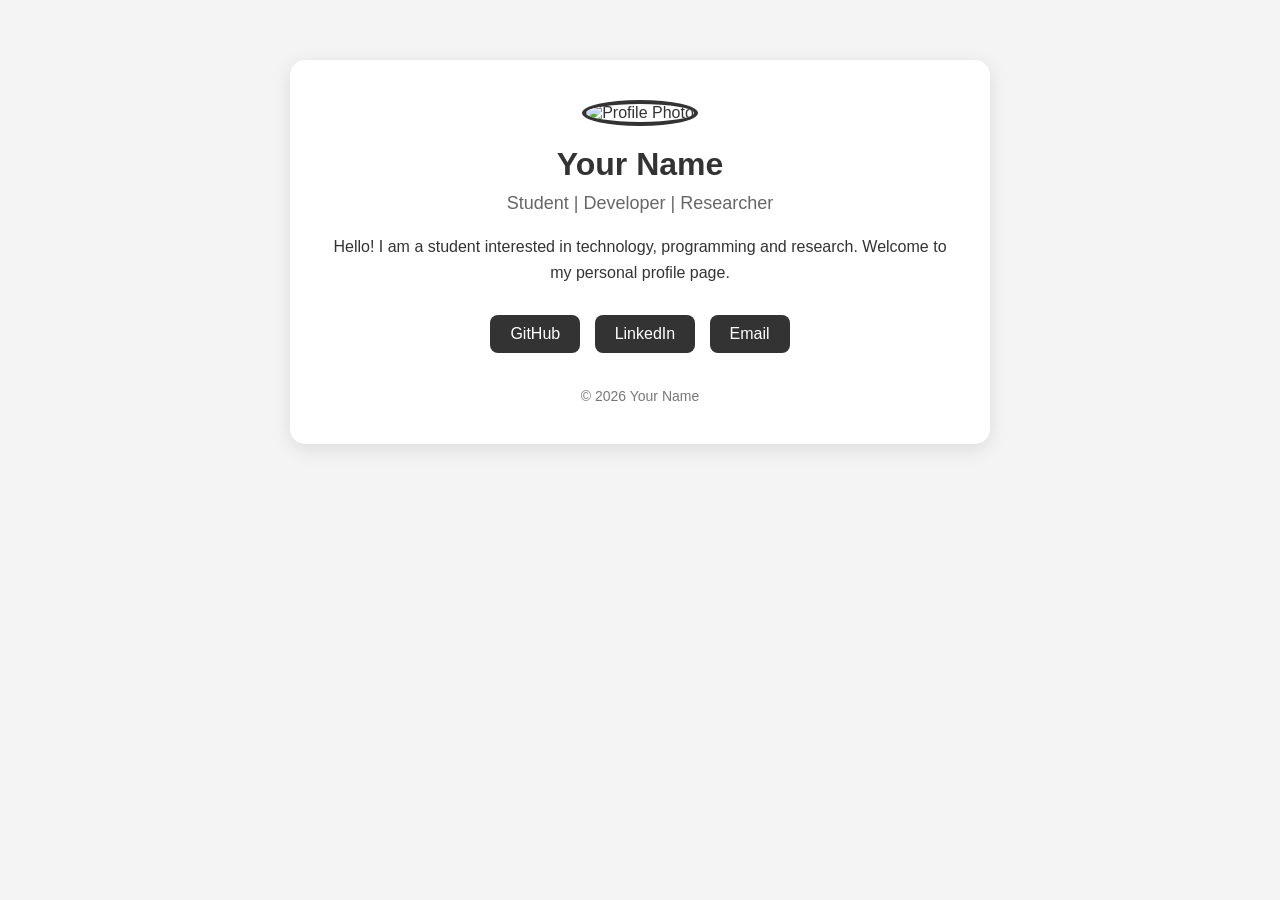
==== index.html @ c3e1f036 "Add files via upload" ====
<!DOCTYPE html>
<html lang="en">
<head>
    <meta charset="UTF-8">
    <meta name="viewport" content="width=device-width, initial-scale=1.0">
    <title>My Profile</title>
    <style>
        * { margin: 0; padding: 0; box-sizing: border-box; }
        body {
            font-family: Arial, sans-serif;
            background: #f4f4f4;
            color: #333;
        }
        .profile {
            max-width: 700px;
            margin: 60px auto;
            background: white;
            padding: 40px;
            text-align: center;
            border-radius: 15px;
            box-shadow: 0 5px 20px rgba(0,0,0,0.1);
        }
        .profile img {
            width: 140px;
            height: 140px;
            border-radius: 50%;
            object-fit: cover;
            border: 4px solid #333;
            margin-bottom: 20px;
        }
        h1 { font-size: 32px; margin-bottom: 10px; }
        .role { color: #666; font-size: 18px; margin-bottom: 20px; }
        .bio { line-height: 1.6; margin-bottom: 25px; }
        .links a {
            display: inline-block;
            text-decoration: none;
            color: white;
            background: #333;
            padding: 10px 20px;
            margin: 5px;
            border-radius: 8px;
        }
        .links a:hover { background: #555; }
        footer { margin-top: 30px; color: #777; font-size: 14px; }
    </style>
</head>
<body>
    <div class="profile">
        <img src="profile.jpg" alt="Profile Photo">
        <h1>Your Name</h1>
        <p class="role">Student | Developer | Researcher</p>
        <p class="bio">
            Hello! I am a student interested in technology,
            programming and research. Welcome to my personal profile page.
        </p>
        <div class="links">
            <a href="https://github.com/" target="_blank">GitHub</a>
            <a href="https://www.linkedin.com/" target="_blank">LinkedIn</a>
            <a href="mailto:your@email.com">Email</a>
        </div>
        <footer>© 2026 Your Name</footer>
    </div>
</body>
</html>
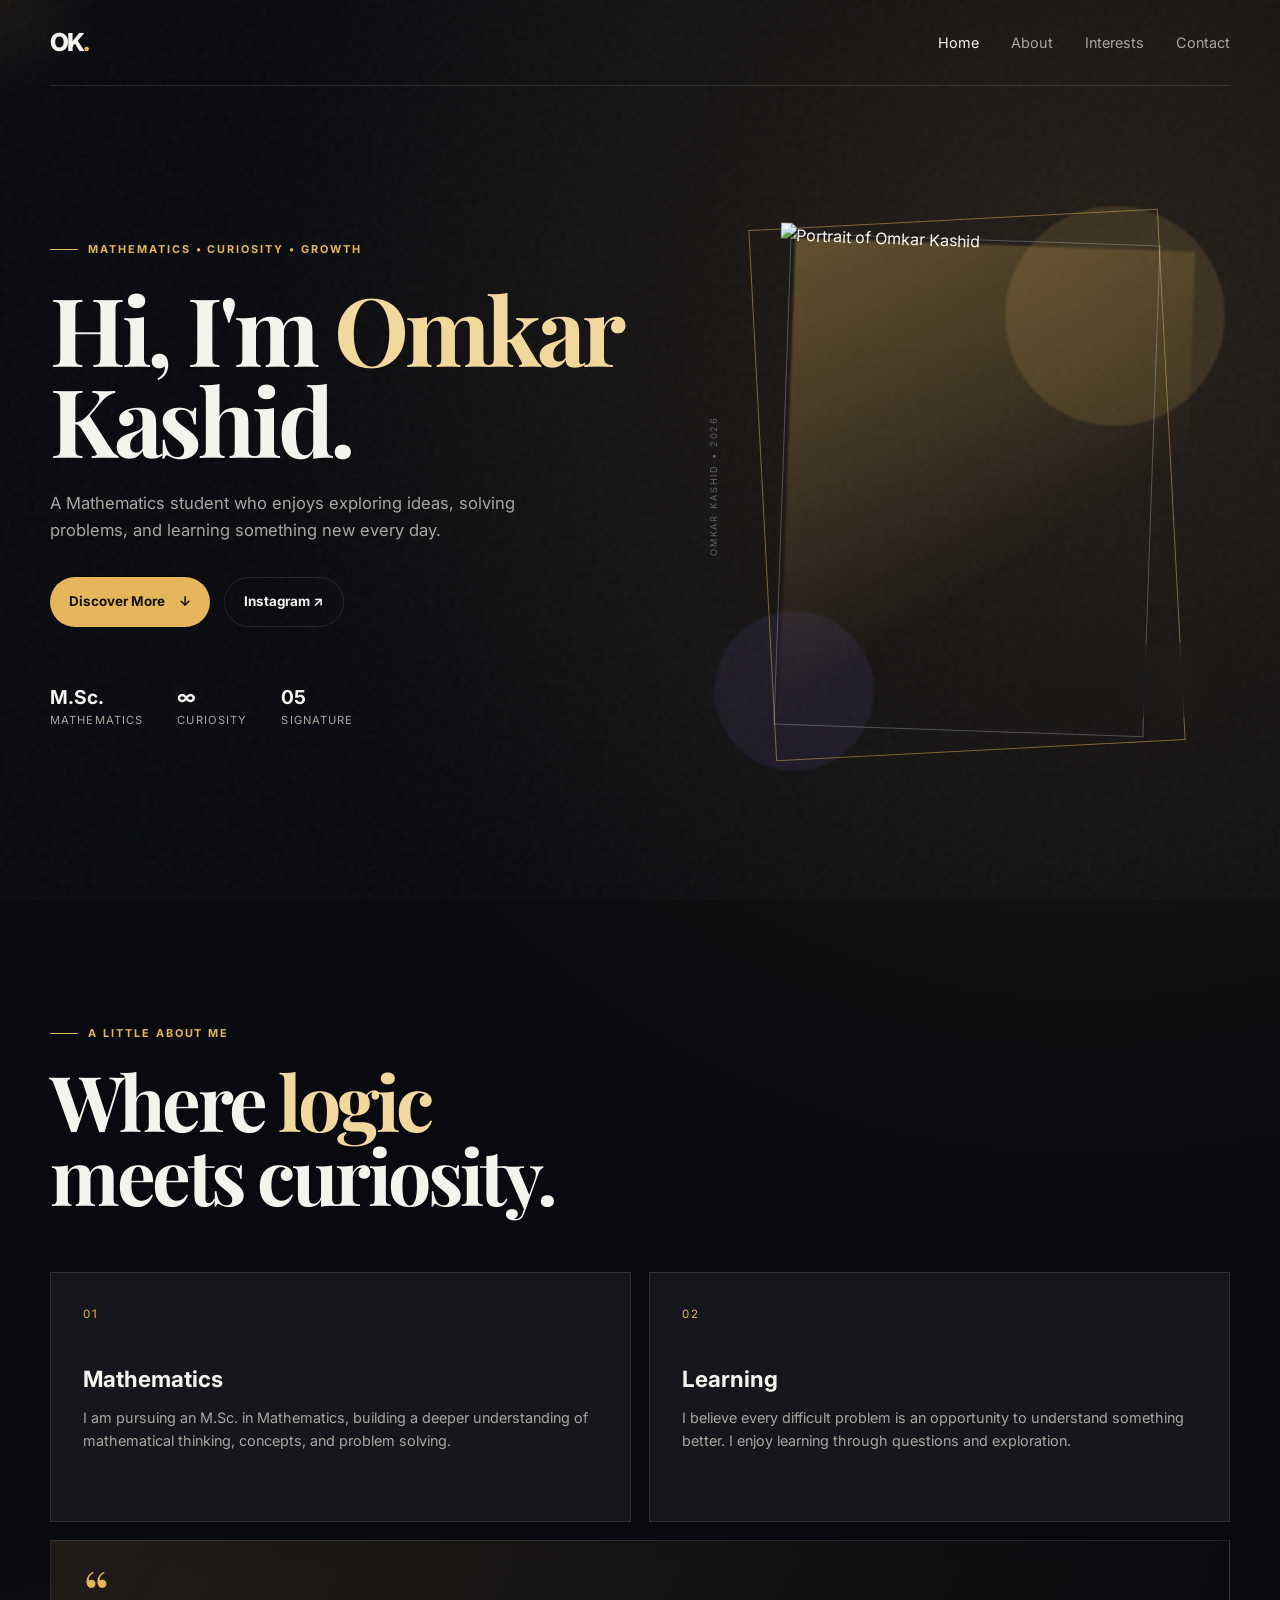
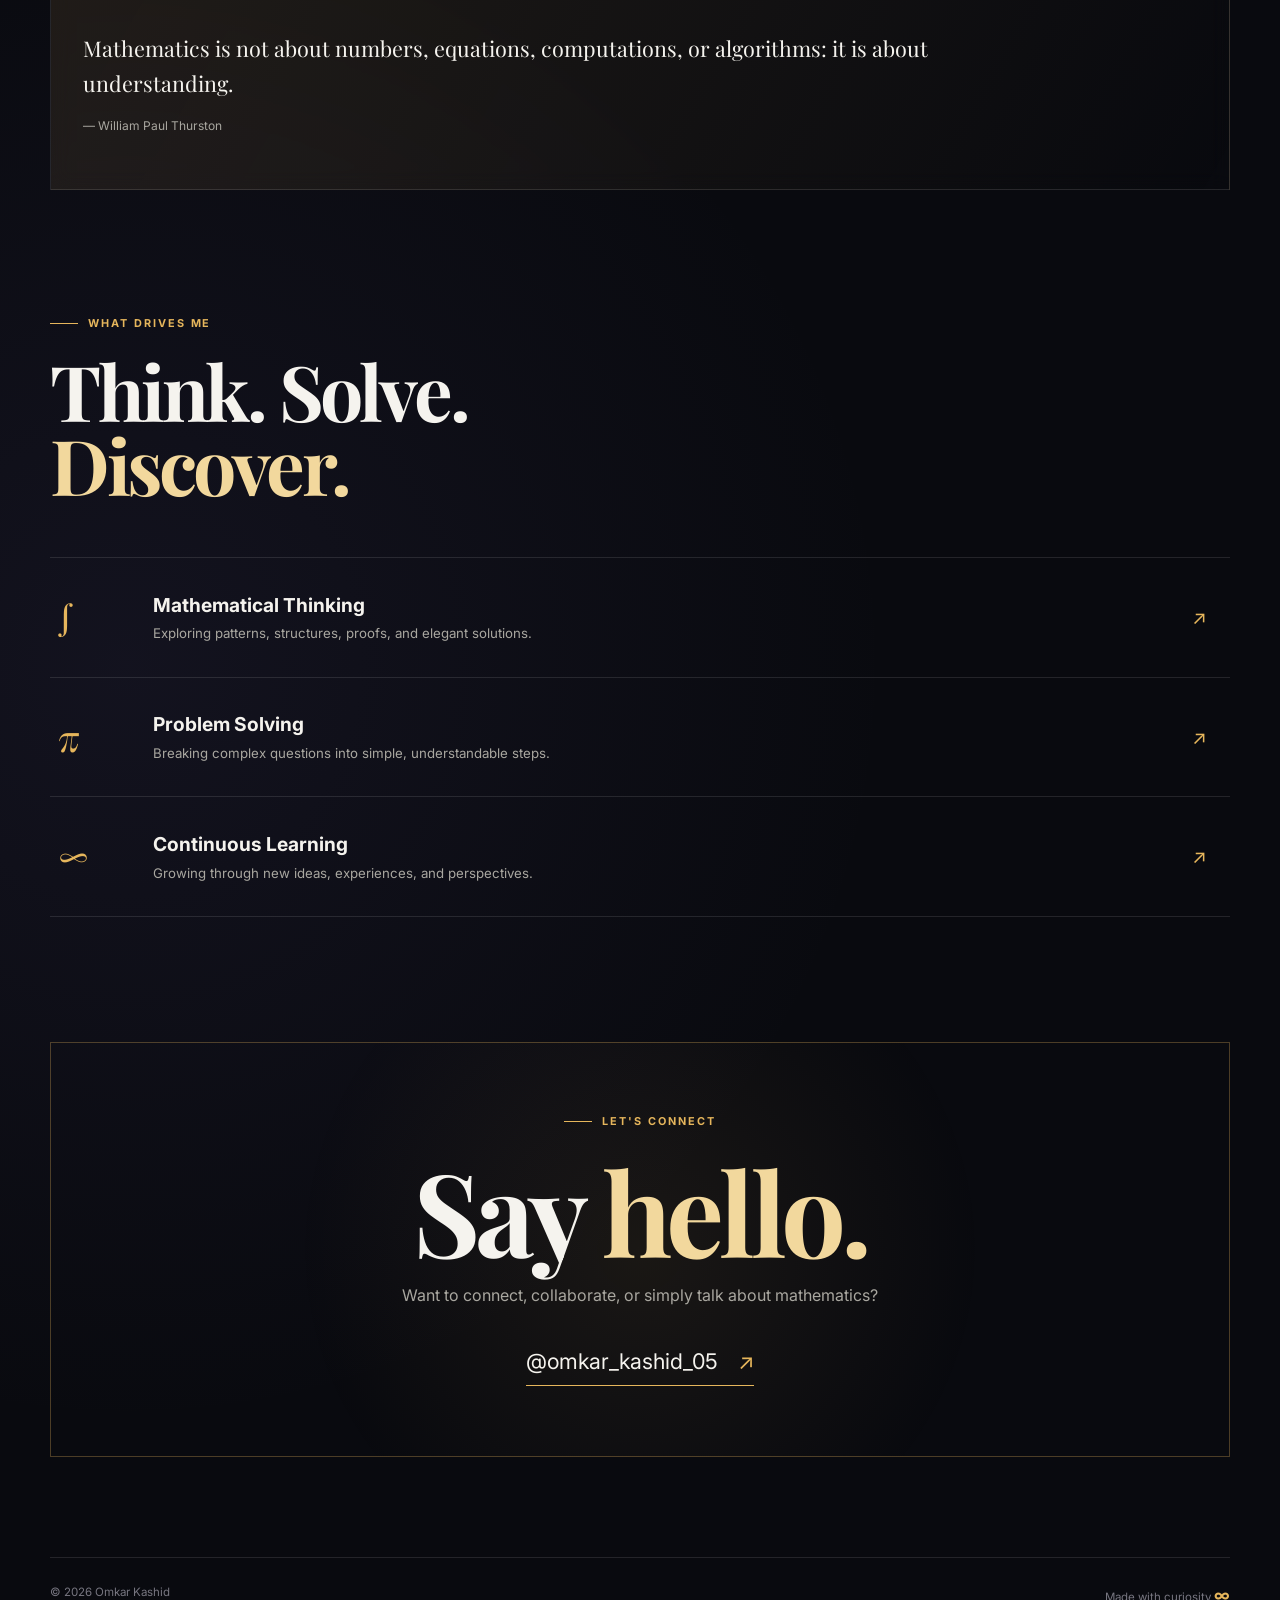
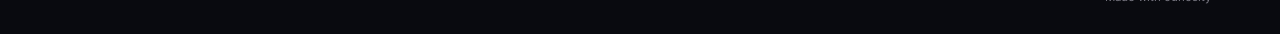
==== commit 61bd059e: "Add files via upload" ====
--- a/index.html
+++ b/index.html
@@ -1,64 +1,142 @@
 <!DOCTYPE html>
 <html lang="en">
 <head>
-    <meta charset="UTF-8">
-    <meta name="viewport" content="width=device-width, initial-scale=1.0">
-    <title>My Profile</title>
-    <style>
-        * { margin: 0; padding: 0; box-sizing: border-box; }
-        body {
-            font-family: Arial, sans-serif;
-            background: #f4f4f4;
-            color: #333;
-        }
-        .profile {
-            max-width: 700px;
-            margin: 60px auto;
-            background: white;
-            padding: 40px;
-            text-align: center;
-            border-radius: 15px;
-            box-shadow: 0 5px 20px rgba(0,0,0,0.1);
-        }
-        .profile img {
-            width: 140px;
-            height: 140px;
-            border-radius: 50%;
-            object-fit: cover;
-            border: 4px solid #333;
-            margin-bottom: 20px;
-        }
-        h1 { font-size: 32px; margin-bottom: 10px; }
-        .role { color: #666; font-size: 18px; margin-bottom: 20px; }
-        .bio { line-height: 1.6; margin-bottom: 25px; }
-        .links a {
-            display: inline-block;
-            text-decoration: none;
-            color: white;
-            background: #333;
-            padding: 10px 20px;
-            margin: 5px;
-            border-radius: 8px;
-        }
-        .links a:hover { background: #555; }
-        footer { margin-top: 30px; color: #777; font-size: 14px; }
-    </style>
+  <meta charset="UTF-8" />
+  <meta name="viewport" content="width=device-width, initial-scale=1.0" />
+  <meta name="description" content="Omkar Kashid — Mathematics student and aspiring problem solver." />
+  <title>Omkar Kashid | Mathematics</title>
+  <link rel="preconnect" href="https://fonts.googleapis.com" />
+  <link rel="preconnect" href="https://fonts.gstatic.com" crossorigin />
+  <link href="https://fonts.googleapis.com/css2?family=Inter:wght@400;500;600;700;800&family=Playfair+Display:wght@600;700&display=swap" rel="stylesheet" />
+  <link rel="stylesheet" href="style.css" />
 </head>
 <body>
-    <div class="profile">
-        <img src="profile.jpg" alt="Profile Photo">
-        <h1>Your Name</h1>
-        <p class="role">Student | Developer | Researcher</p>
-        <p class="bio">
-            Hello! I am a student interested in technology,
-            programming and research. Welcome to my personal profile page.
+  <div class="cursor-glow"></div>
+
+  <header class="navbar">
+    <a class="brand" href="#home">OK<span>.</span></a>
+    <button class="menu-toggle" aria-label="Toggle menu" aria-expanded="false">
+      <span></span><span></span><span></span>
+    </button>
+    <nav class="nav-links">
+      <a href="#home" class="active">Home</a>
+      <a href="#about">About</a>
+      <a href="#interests">Interests</a>
+      <a href="#contact">Contact</a>
+    </nav>
+  </header>
+
+  <main id="home">
+    <section class="hero section">
+      <div class="hero-copy reveal">
+        <p class="eyebrow"><span></span> Mathematics • Curiosity • Growth</p>
+        <h1>Hi, I'm <em>Omkar</em><br />Kashid.</h1>
+        <p class="hero-text">
+          A Mathematics student who enjoys exploring ideas, solving problems,
+          and learning something new every day.
         </p>
-        <div class="links">
-            <a href="https://github.com/" target="_blank">GitHub</a>
-            <a href="https://www.linkedin.com/" target="_blank">LinkedIn</a>
-            <a href="mailto:your@email.com">Email</a>
+        <div class="hero-actions">
+          <a class="btn primary" href="#about">Discover More <span>↓</span></a>
+          <a class="btn secondary" href="https://instagram.com/omkar_kashid_05" target="_blank" rel="noopener noreferrer">
+            Instagram ↗
+          </a>
         </div>
-        <footer>© 2026 Your Name</footer>
-    </div>
+        <div class="quick-stats">
+          <div><strong>M.Sc.</strong><span>Mathematics</span></div>
+          <div><strong>∞</strong><span>Curiosity</span></div>
+          <div><strong>05</strong><span>Signature</span></div>
+        </div>
+      </div>
+
+      <div class="hero-visual reveal">
+        <div class="orb orb-one"></div>
+        <div class="orb orb-two"></div>
+        <div class="image-frame">
+          <div class="frame-line"></div>
+          <img src="assets/profile.jpg" alt="Portrait of Omkar Kashid" />
+        </div>
+        <div class="floating-card">
+          <span class="math-symbol">∑</span>
+          <div>
+            <small>Currently pursuing</small>
+            <strong>M.Sc. Mathematics</strong>
+          </div>
+        </div>
+        <div class="vertical-text">OMKAR KASHID • 2026</div>
+      </div>
+    </section>
+
+    <section id="about" class="section about">
+      <div class="section-heading reveal">
+        <p class="eyebrow"><span></span> A little about me</p>
+        <h2>Where <em>logic</em><br />meets curiosity.</h2>
+      </div>
+      <div class="about-grid">
+        <div class="about-card glass reveal">
+          <div class="card-number">01</div>
+          <h3>Mathematics</h3>
+          <p>
+            I am pursuing an M.Sc. in Mathematics, building a deeper
+            understanding of mathematical thinking, concepts, and problem solving.
+          </p>
+        </div>
+        <div class="about-card glass reveal">
+          <div class="card-number">02</div>
+          <h3>Learning</h3>
+          <p>
+            I believe every difficult problem is an opportunity to understand
+            something better. I enjoy learning through questions and exploration.
+          </p>
+        </div>
+        <div class="quote-card reveal">
+          <div class="quote-mark">“</div>
+          <p>Mathematics is not about numbers, equations, computations, or algorithms: it is about understanding.</p>
+          <span>— William Paul Thurston</span>
+        </div>
+      </div>
+    </section>
+
+    <section id="interests" class="section interests">
+      <div class="section-heading reveal">
+        <p class="eyebrow"><span></span> What drives me</p>
+        <h2>Think. Solve.<br /><em>Discover.</em></h2>
+      </div>
+      <div class="interest-list">
+        <article class="interest reveal">
+          <span class="interest-icon">∫</span>
+          <div><h3>Mathematical Thinking</h3><p>Exploring patterns, structures, proofs, and elegant solutions.</p></div>
+          <span class="arrow">↗</span>
+        </article>
+        <article class="interest reveal">
+          <span class="interest-icon">π</span>
+          <div><h3>Problem Solving</h3><p>Breaking complex questions into simple, understandable steps.</p></div>
+          <span class="arrow">↗</span>
+        </article>
+        <article class="interest reveal">
+          <span class="interest-icon">∞</span>
+          <div><h3>Continuous Learning</h3><p>Growing through new ideas, experiences, and perspectives.</p></div>
+          <span class="arrow">↗</span>
+        </article>
+      </div>
+    </section>
+
+    <section id="contact" class="section contact">
+      <div class="contact-box reveal">
+        <p class="eyebrow"><span></span> Let's connect</p>
+        <h2>Say <em>hello.</em></h2>
+        <p>Want to connect, collaborate, or simply talk about mathematics?</p>
+        <a class="big-link" href="https://instagram.com/omkar_kashid_05" target="_blank" rel="noopener noreferrer">
+          @omkar_kashid_05 <span>↗</span>
+        </a>
+      </div>
+    </section>
+  </main>
+
+  <footer>
+    <span>© <span id="year"></span> Omkar Kashid</span>
+    <span>Made with curiosity <b>∞</b></span>
+  </footer>
+
+  <script src="script.js"></script>
 </body>
 </html>
--- a/style.css
+++ b/style.css
@@ -0,0 +1,177 @@
+/* Omkar Kashid — Personal Portfolio */
+:root {
+  --bg: #090a0f;
+  --surface: #11131b;
+  --text: #f5f3ee;
+  --muted: #a9a7a0;
+  --accent: #e6b65c;
+  --accent-soft: #f2d89d;
+  --line: rgba(255,255,255,.11);
+  --glass: rgba(255,255,255,.055);
+  --max: 1180px;
+}
+
+* { box-sizing: border-box; margin: 0; padding: 0; }
+html { scroll-behavior: smooth; }
+body {
+  background:
+    radial-gradient(circle at 85% 10%, rgba(230,182,92,.12), transparent 28%),
+    radial-gradient(circle at 10% 70%, rgba(107,94,170,.10), transparent 30%),
+    var(--bg);
+  color: var(--text);
+  font-family: "Inter", sans-serif;
+  line-height: 1.6;
+  overflow-x: hidden;
+}
+body::before {
+  content: "";
+  position: fixed; inset: 0; pointer-events: none; z-index: -1;
+  opacity: .16;
+  background-image: url("data:image/svg+xml,%3Csvg viewBox='0 0 180 180' xmlns='http://www.w3.org/2000/svg'%3E%3Cfilter id='n'%3E%3CfeTurbulence type='fractalNoise' baseFrequency='.8' numOctaves='3' stitchTiles='stitch'/%3E%3C/filter%3E%3Crect width='100%25' height='100%25' filter='url(%23n)' opacity='.25'/%3E%3C/svg%3E");
+}
+a { color: inherit; text-decoration: none; }
+button { font: inherit; }
+.section { width: min(var(--max), calc(100% - 48px)); margin: auto; }
+
+.navbar {
+  width: min(var(--max), calc(100% - 48px)); margin: auto;
+  height: 86px; display: flex; align-items: center; justify-content: space-between;
+  border-bottom: 1px solid var(--line);
+}
+.brand { font-size: 1.55rem; font-weight: 800; letter-spacing: -.08em; }
+.brand span { color: var(--accent); }
+.nav-links { display: flex; gap: 32px; }
+.nav-links a { color: var(--muted); font-size: .9rem; transition: .25s; }
+.nav-links a:hover, .nav-links a.active { color: var(--text); }
+.menu-toggle { display:none; background:none; border:0; color:white; }
+
+.hero {
+  min-height: calc(100vh - 86px); display:grid; grid-template-columns: 1fr .9fr;
+  align-items:center; gap:70px; padding-top:55px; padding-bottom:70px;
+}
+.eyebrow {
+  color: var(--accent); text-transform: uppercase; letter-spacing: .18em;
+  font-size: .68rem; font-weight: 700; display:flex; align-items:center; gap:10px;
+}
+.eyebrow span { width:28px; height:1px; background:var(--accent); display:inline-block; }
+h1, h2 { font-family:"Playfair Display", serif; line-height: .96; letter-spacing:-.045em; }
+h1 { font-size: clamp(4rem, 7.4vw, 7.2rem); margin: 25px 0; }
+h1 em, h2 em { color: var(--accent-soft); font-style:normal; }
+.hero-text { color:var(--muted); max-width:520px; font-size:1.04rem; }
+.hero-actions { display:flex; gap:14px; margin-top:34px; }
+.btn {
+  display:inline-flex; align-items:center; gap:14px; padding:13px 19px; border-radius:100px;
+  font-size:.84rem; font-weight:700; transition:transform .25s, background .25s;
+}
+.btn:hover { transform:translateY(-3px); }
+.btn.primary { background:var(--accent); color:#16130b; }
+.btn.secondary { border:1px solid var(--line); color:var(--text); }
+.quick-stats { display:flex; gap:34px; margin-top:55px; }
+.quick-stats div { display:flex; flex-direction:column; }
+.quick-stats strong { font-size:1.2rem; }
+.quick-stats span { color:var(--muted); font-size:.7rem; text-transform:uppercase; letter-spacing:.1em; }
+
+.hero-visual { min-height:610px; position:relative; display:flex; align-items:center; justify-content:center; }
+.image-frame {
+  position:relative; width:min(410px, 80%); aspect-ratio: .77; padding:10px;
+  transform:rotate(2deg); z-index:2;
+}
+.image-frame::before {
+  content:""; position:absolute; inset:0; border:1px solid rgba(230,182,92,.5);
+  transform:rotate(-5deg); z-index:-1;
+}
+.image-frame::after {
+  content:""; position:absolute; inset:25px -15px -18px 25px;
+  background:linear-gradient(145deg, rgba(230,182,92,.35), transparent 60%); z-index:-2; filter:blur(1px);
+}
+.image-frame img {
+  width:100%; height:100%; object-fit:cover; object-position:center top;
+  display:block; filter:saturate(.92) contrast(1.04);
+}
+.frame-line { position:absolute; inset:20px; border:1px solid rgba(255,255,255,.25); z-index:3; pointer-events:none; }
+.orb { position:absolute; border-radius:50%; filter:blur(1px); }
+.orb-one { width:220px; height:220px; background:rgba(230,182,92,.14); top:25px; right:5px; }
+.orb-two { width:160px; height:160px; background:rgba(106,91,180,.12); bottom:20px; left:10px; }
+.floating-card {
+  position:absolute; right:0; bottom:72px; z-index:5; display:flex; align-items:center; gap:12px;
+  padding:14px 18px; background:rgba(15,16,23,.85); border:1px solid var(--line);
+  backdrop-filter:blur(14px); box-shadow:0 20px 50px rgba(0,0,0,.35);
+}
+.floating-card small { display:block; color:var(--muted); font-size:.63rem; text-transform:uppercase; letter-spacing:.08em; }
+.floating-card strong { display:block; font-size:.82rem; margin-top:2px; }
+.math-symbol { color:var(--accent); font-size:1.8rem; }
+.vertical-text { position:absolute; left:3px; top:50%; transform:rotate(-90deg) translateX(-50%); transform-origin:left top; color:#62616a; letter-spacing:.2em; font-size:.58rem; }
+
+.about, .interests, .contact { padding-top:125px; }
+.section-heading h2 { font-size:clamp(3rem, 6vw, 5.8rem); margin-top:22px; }
+.about-grid { display:grid; grid-template-columns:repeat(2,1fr); gap:18px; margin-top:60px; }
+.glass, .quote-card {
+  border:1px solid var(--line); background:var(--glass); backdrop-filter:blur(10px);
+  padding:32px; min-height:250px;
+}
+.about-card .card-number { color:var(--accent); font-size:.72rem; letter-spacing:.15em; }
+.about-card h3 { font-size:1.4rem; margin:38px 0 9px; }
+.about-card p, .quote-card p { color:var(--muted); font-size:.9rem; }
+.quote-card { grid-column:1 / -1; background:linear-gradient(120deg, rgba(230,182,92,.1), transparent); }
+.quote-mark { font-family:"Playfair Display"; color:var(--accent); font-size:4rem; line-height:.6; }
+.quote-card p { font-family:"Playfair Display"; color:var(--text); font-size:1.35rem; max-width:850px; margin:20px 0 12px; }
+.quote-card span { color:var(--muted); font-size:.75rem; }
+
+.interest-list { margin-top:55px; border-top:1px solid var(--line); }
+.interest {
+  display:grid; grid-template-columns:75px 1fr 30px; align-items:center; gap:20px;
+  padding:30px 8px; border-bottom:1px solid var(--line); transition:.3s;
+}
+.interest:hover { padding-left:20px; background:rgba(255,255,255,.025); }
+.interest-icon { color:var(--accent); font-family:"Playfair Display"; font-size:2.3rem; }
+.interest h3 { font-size:1.2rem; }
+.interest p { color:var(--muted); font-size:.83rem; margin-top:3px; }
+.arrow { color:var(--accent); font-size:1.2rem; }
+
+.contact-box {
+  border:1px solid rgba(230,182,92,.3); padding:70px 55px; text-align:center;
+  background:radial-gradient(circle at center, rgba(230,182,92,.08), transparent 55%);
+}
+.contact-box .eyebrow { justify-content:center; }
+.contact-box h2 { font-size:clamp(4rem, 9vw, 8rem); margin:24px 0 18px; }
+.contact-box > p:not(.eyebrow) { color:var(--muted); }
+.big-link { display:inline-flex; gap:20px; align-items:center; margin-top:35px; font-size:clamp(1rem, 2vw, 1.35rem); border-bottom:1px solid var(--accent); padding-bottom:7px; }
+.big-link span { color:var(--accent); }
+
+footer {
+  width:min(var(--max), calc(100% - 48px)); margin:100px auto 0; padding:25px 0;
+  border-top:1px solid var(--line); display:flex; justify-content:space-between;
+  color:#777680; font-size:.72rem;
+}
+footer b { color:var(--accent); font-size:1rem; }
+
+.reveal { opacity:0; transform:translateY(24px); transition:opacity .8s ease, transform .8s ease; }
+.reveal.visible { opacity:1; transform:none; }
+.cursor-glow {
+  position:fixed; width:240px; height:240px; border-radius:50%; pointer-events:none;
+  background:radial-gradient(circle, rgba(230,182,92,.07), transparent 65%);
+  transform:translate(-50%,-50%); z-index:-1;
+}
+
+@media (max-width: 800px) {
+  .section, .navbar, footer { width:min(100% - 32px, var(--max)); }
+  .navbar { height:72px; }
+  .menu-toggle { display:flex; flex-direction:column; gap:5px; cursor:pointer; }
+  .menu-toggle span { width:23px; height:2px; background:var(--text); }
+  .nav-links {
+    position:absolute; top:72px; left:16px; right:16px; padding:18px;
+    display:none; flex-direction:column; gap:15px; background:#101119;
+    border:1px solid var(--line); z-index:20;
+  }
+  .nav-links.open { display:flex; }
+  .hero { grid-template-columns:1fr; gap:25px; padding-top:50px; }
+  h1 { font-size:clamp(3.7rem, 17vw, 6rem); }
+  .hero-visual { min-height:520px; }
+  .floating-card { right:2%; bottom:35px; }
+  .vertical-text { display:none; }
+  .about-grid { grid-template-columns:1fr; }
+  .quote-card { grid-column:auto; }
+  .interest { grid-template-columns:50px 1fr 20px; }
+  .contact-box { padding:55px 22px; }
+  footer { gap:15px; flex-direction:column; }
+}
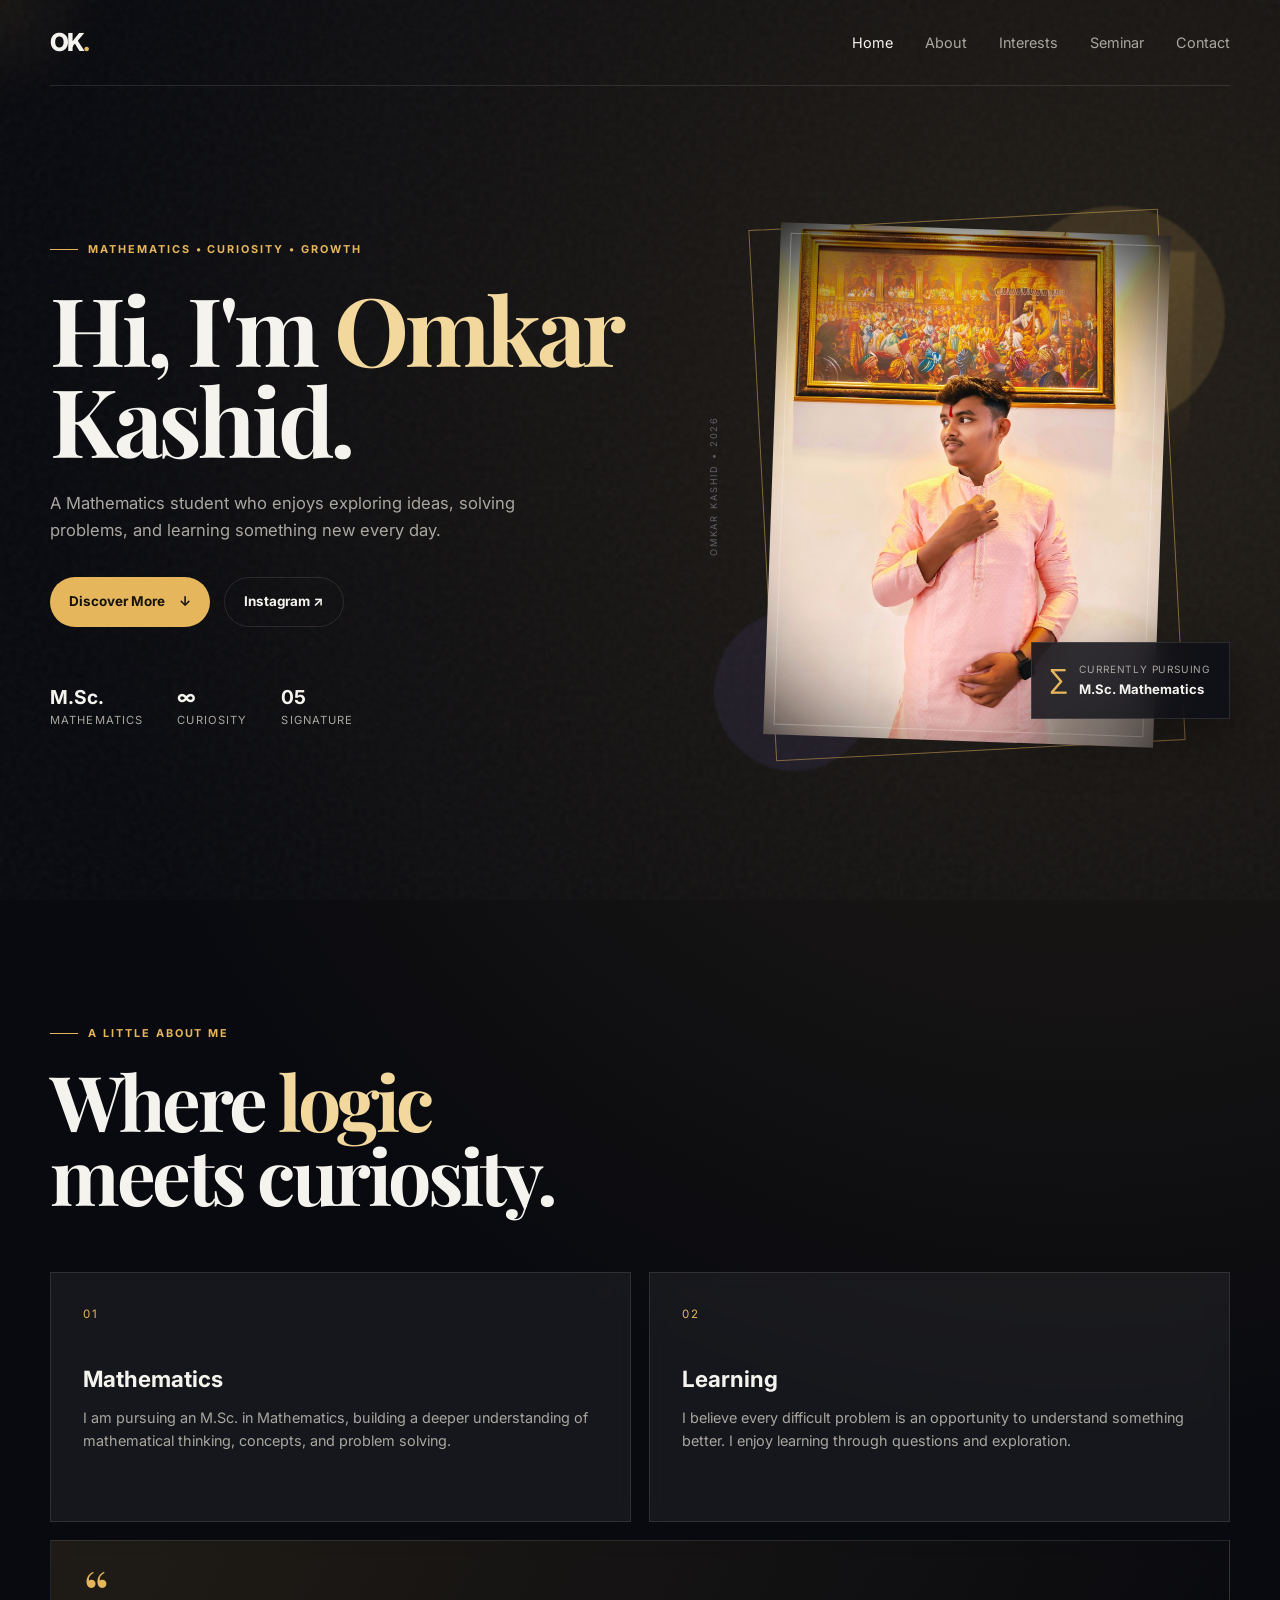
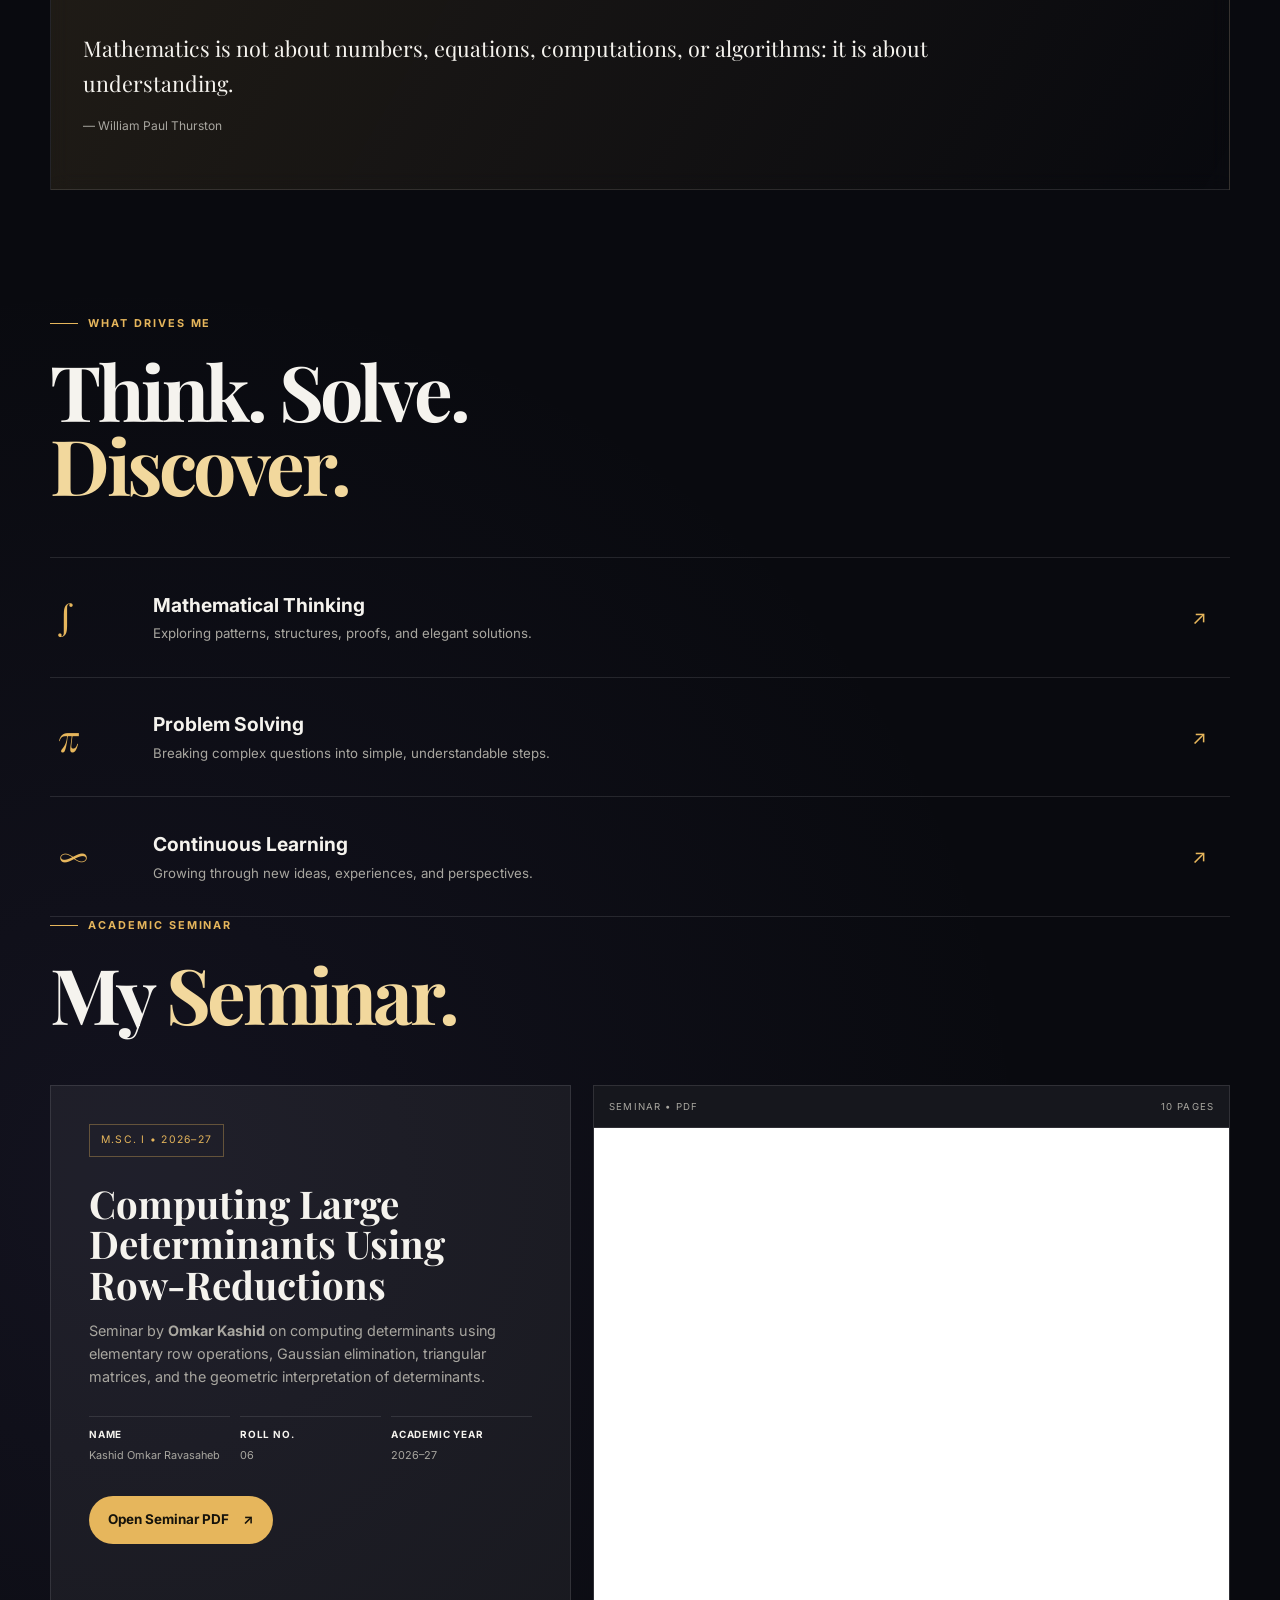
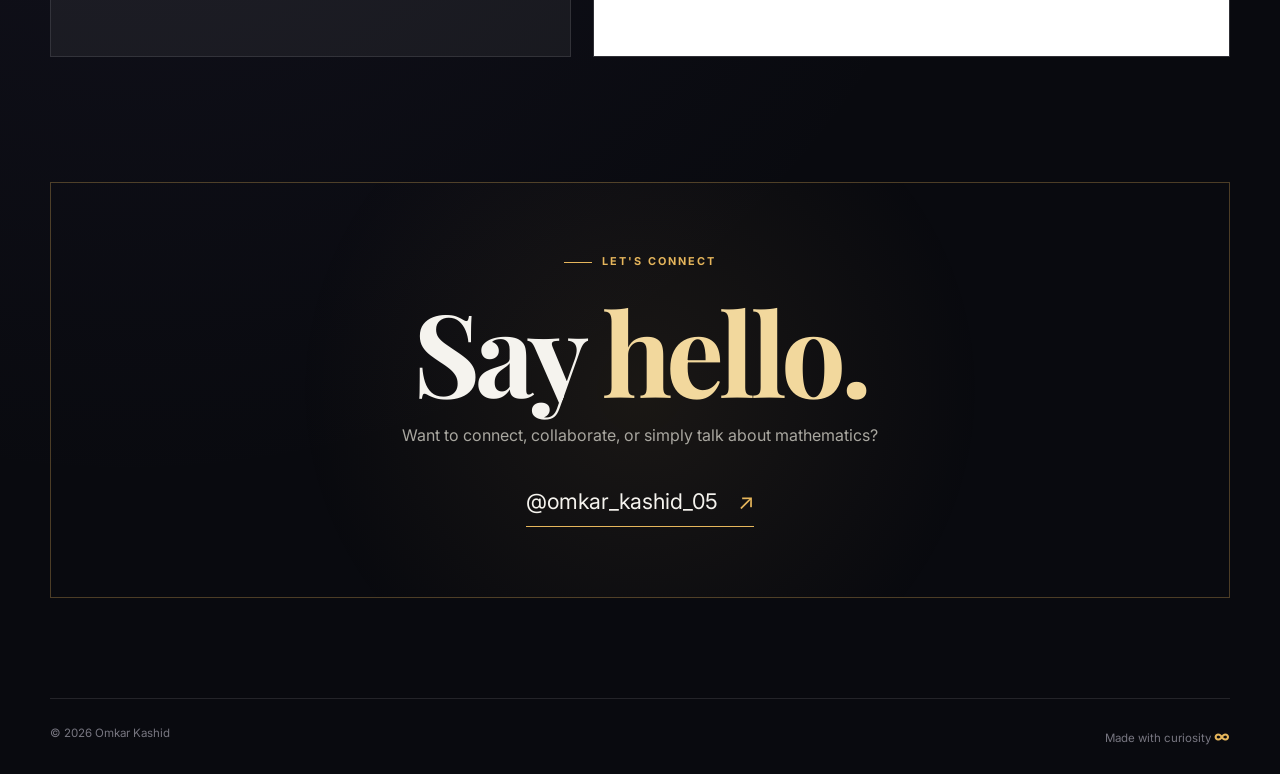
==== commit eca6e063: "Add files via upload" ====
--- a/index.html
+++ b/index.html
@@ -22,6 +22,7 @@
       <a href="#home" class="active">Home</a>
       <a href="#about">About</a>
       <a href="#interests">Interests</a>
+      <a href="#seminar">Seminar</a>
       <a href="#contact">Contact</a>
     </nav>
   </header>
@@ -120,6 +121,31 @@
       </div>
     </section>
 
+
+    <section id="seminar" class="section seminar">
+      <div class="section-heading reveal">
+        <p class="eyebrow"><span></span> Academic Seminar</p>
+        <h2>My <em>Seminar.</em></h2>
+      </div>
+      <div class="seminar-card reveal">
+        <div class="seminar-info">
+          <div class="seminar-badge">M.Sc. I • 2026–27</div>
+          <h3>Computing Large Determinants Using Row-Reductions</h3>
+          <p>Seminar by <strong>Omkar Kashid</strong> on computing determinants using elementary row operations, Gaussian elimination, triangular matrices, and the geometric interpretation of determinants.</p>
+          <div class="seminar-meta">
+            <span><b>Name</b>Kashid Omkar Ravasaheb</span>
+            <span><b>Roll No.</b>06</span>
+            <span><b>Academic Year</b>2026–27</span>
+          </div>
+          <a class="btn primary" href="Seminar-2.pdf" target="_blank" rel="noopener">Open Seminar PDF <span>↗</span></a>
+        </div>
+        <div class="pdf-preview">
+          <div class="pdf-top"><span>SEMINAR • PDF</span><span>10 PAGES</span></div>
+          <iframe src="Seminar-2.pdf#page=1&view=FitH" title="Omkar Kashid Seminar PDF"></iframe>
+        </div>
+      </div>
+    </section>
+
     <section id="contact" class="section contact">
       <div class="contact-box reveal">
         <p class="eyebrow"><span></span> Let's connect</p>
--- a/style.css
+++ b/style.css
@@ -175,3 +175,8 @@
   .contact-box { padding:55px 22px; }
   footer { gap:15px; flex-direction:column; }
 }
+
+
+/* Seminar */
+.seminar-card{margin-top:55px;display:grid;grid-template-columns:.9fr 1.1fr;gap:22px}.seminar-info{border:1px solid var(--line);background:var(--glass);padding:38px;display:flex;flex-direction:column;align-items:flex-start}.seminar-badge{color:var(--accent);border:1px solid rgba(230,182,92,.35);padding:7px 11px;font-size:.65rem;letter-spacing:.12em;text-transform:uppercase}.seminar-info h3{font-family:"Playfair Display",serif;font-size:clamp(1.8rem,3vw,2.8rem);line-height:1.05;margin:26px 0 15px}.seminar-info>p{color:var(--muted);font-size:.9rem;max-width:590px}.seminar-meta{width:100%;display:grid;grid-template-columns:repeat(3,1fr);gap:10px;margin:28px 0 32px}.seminar-meta span{border-top:1px solid var(--line);padding-top:10px;color:var(--muted);font-size:.68rem}.seminar-meta b{display:block;color:var(--text);font-size:.62rem;text-transform:uppercase;letter-spacing:.08em;margin-bottom:4px}.pdf-preview{min-height:570px;border:1px solid var(--line);background:#16171d;overflow:hidden}.pdf-top{height:42px;display:flex;align-items:center;justify-content:space-between;padding:0 15px;border-bottom:1px solid var(--line);color:var(--muted);font-size:.6rem;letter-spacing:.12em}.pdf-preview iframe{width:100%;height:528px;border:0;display:block;background:white}
+@media (max-width:800px){.seminar-card{grid-template-columns:1fr}.seminar-info{padding:28px 22px}.seminar-meta{grid-template-columns:1fr}.pdf-preview{min-height:450px}.pdf-preview iframe{height:410px}}
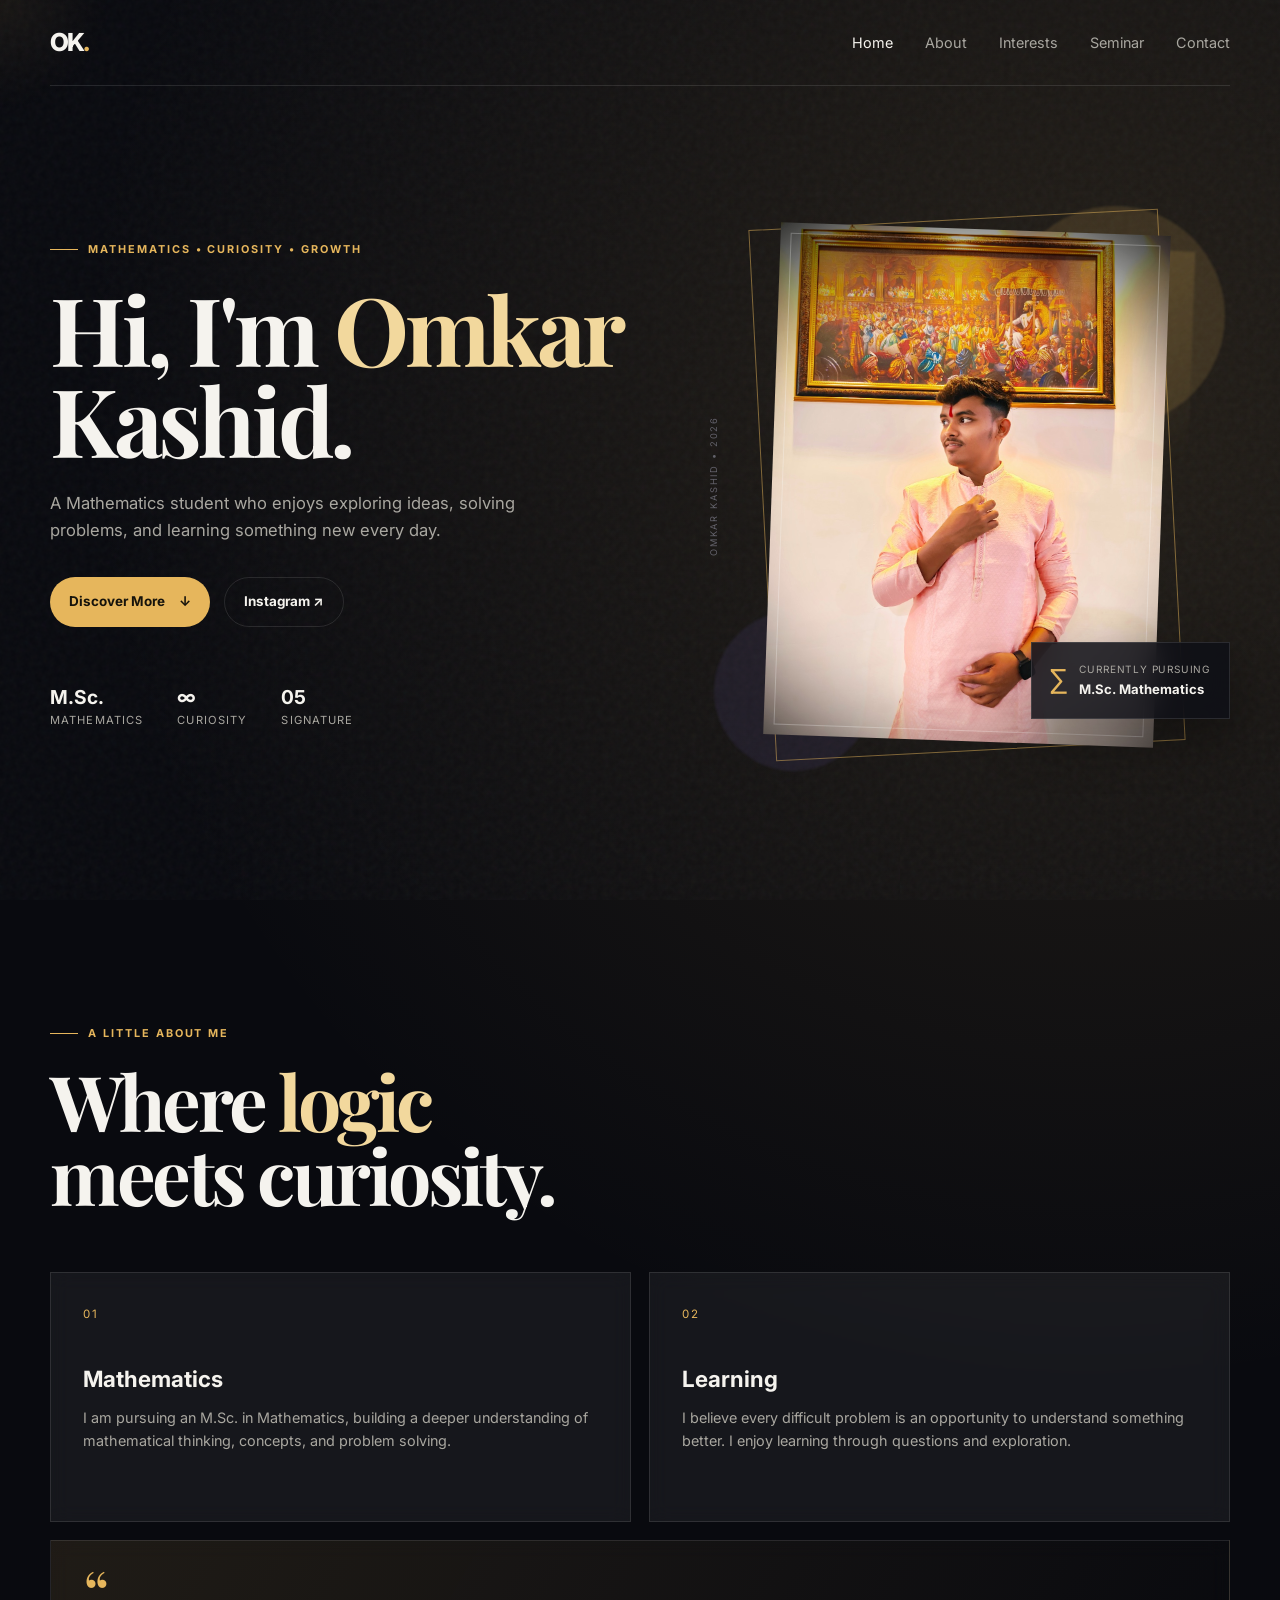
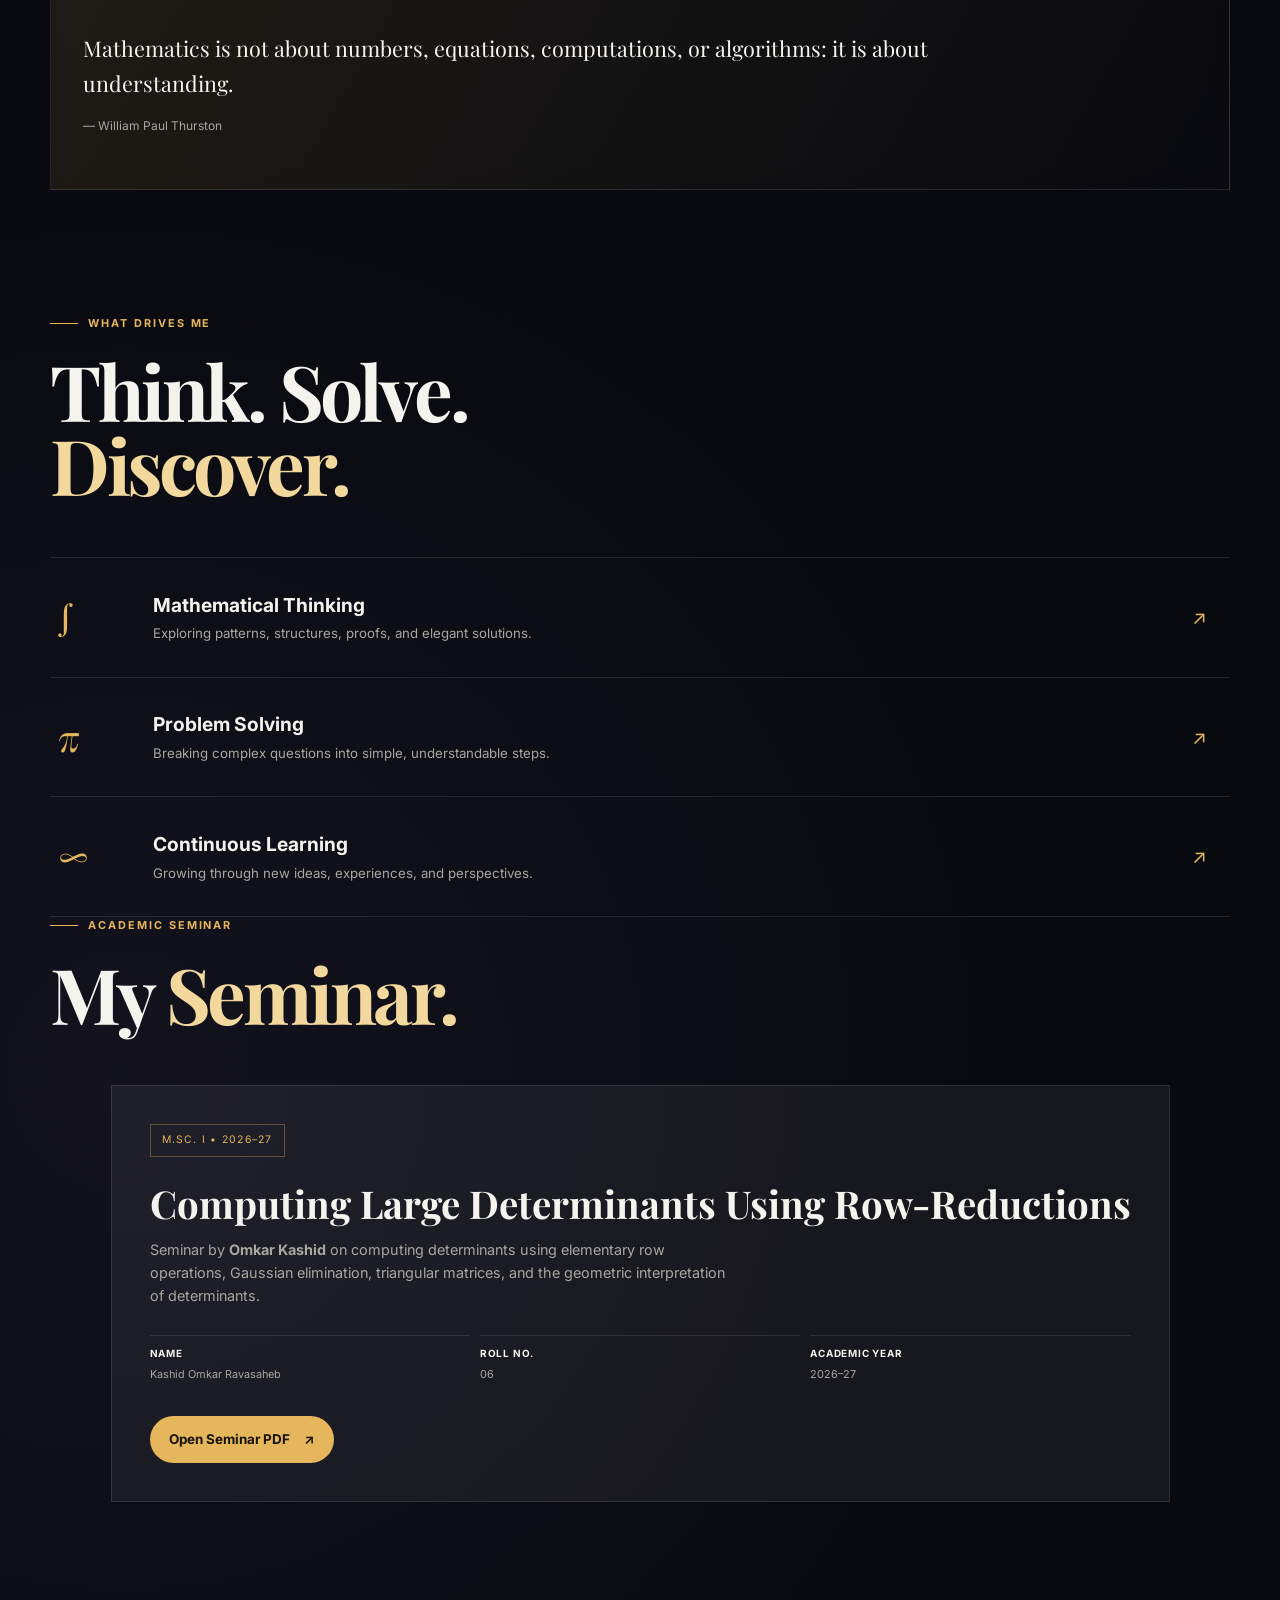
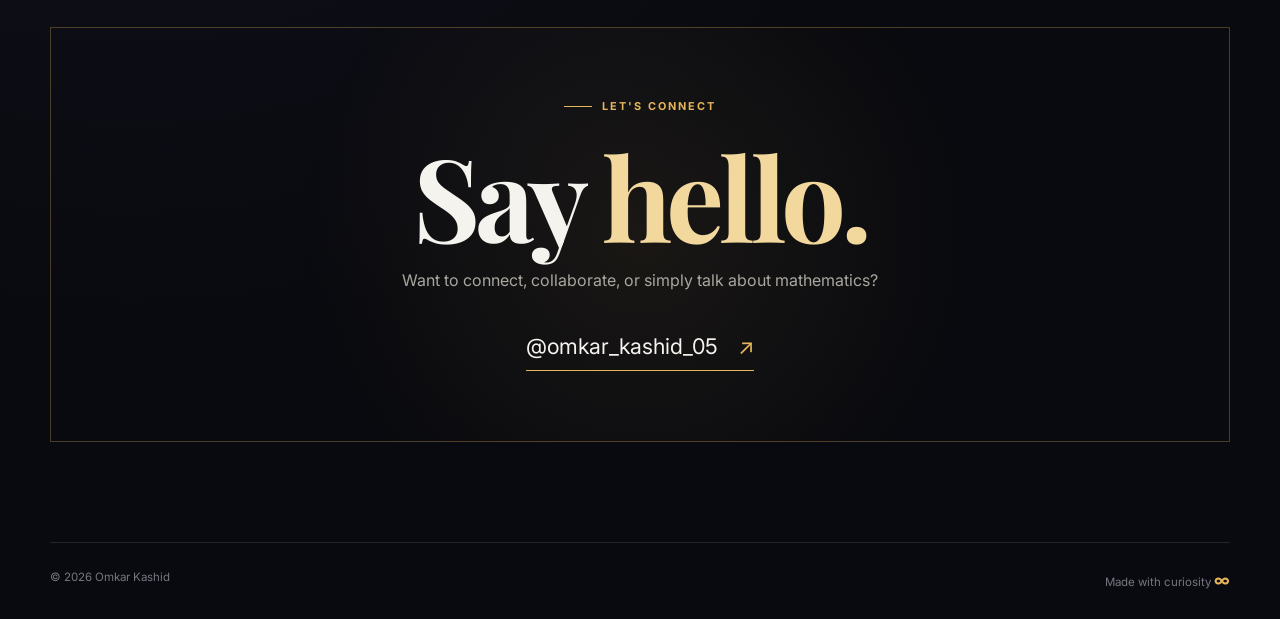
==== commit 96e655cb: "Add files via upload" ====
--- a/index.html
+++ b/index.html
@@ -138,12 +138,7 @@
             <span><b>Academic Year</b>2026–27</span>
           </div>
           <a class="btn primary" href="Seminar-2.pdf" target="_blank" rel="noopener">Open Seminar PDF <span>↗</span></a>
-        </div>
-        <div class="pdf-preview">
-          <div class="pdf-top"><span>SEMINAR • PDF</span><span>10 PAGES</span></div>
-          <iframe src="Seminar-2.pdf#page=1&view=FitH" title="Omkar Kashid Seminar PDF"></iframe>
-        </div>
-      </div>
+        </div></div>
     </section>
 
     <section id="contact" class="section contact">
--- a/style.css
+++ b/style.css
@@ -180,3 +180,7 @@
 /* Seminar */
 .seminar-card{margin-top:55px;display:grid;grid-template-columns:.9fr 1.1fr;gap:22px}.seminar-info{border:1px solid var(--line);background:var(--glass);padding:38px;display:flex;flex-direction:column;align-items:flex-start}.seminar-badge{color:var(--accent);border:1px solid rgba(230,182,92,.35);padding:7px 11px;font-size:.65rem;letter-spacing:.12em;text-transform:uppercase}.seminar-info h3{font-family:"Playfair Display",serif;font-size:clamp(1.8rem,3vw,2.8rem);line-height:1.05;margin:26px 0 15px}.seminar-info>p{color:var(--muted);font-size:.9rem;max-width:590px}.seminar-meta{width:100%;display:grid;grid-template-columns:repeat(3,1fr);gap:10px;margin:28px 0 32px}.seminar-meta span{border-top:1px solid var(--line);padding-top:10px;color:var(--muted);font-size:.68rem}.seminar-meta b{display:block;color:var(--text);font-size:.62rem;text-transform:uppercase;letter-spacing:.08em;margin-bottom:4px}.pdf-preview{min-height:570px;border:1px solid var(--line);background:#16171d;overflow:hidden}.pdf-top{height:42px;display:flex;align-items:center;justify-content:space-between;padding:0 15px;border-bottom:1px solid var(--line);color:var(--muted);font-size:.6rem;letter-spacing:.12em}.pdf-preview iframe{width:100%;height:528px;border:0;display:block;background:white}
 @media (max-width:800px){.seminar-card{grid-template-columns:1fr}.seminar-info{padding:28px 22px}.seminar-meta{grid-template-columns:1fr}.pdf-preview{min-height:450px}.pdf-preview iframe{height:410px}}
+
+/* Seminar PDF preview removed: button only */
+.seminar-card { display:flex; align-items:center; justify-content:center; }
+@media (max-width:800px){.seminar-card{display:block;}}
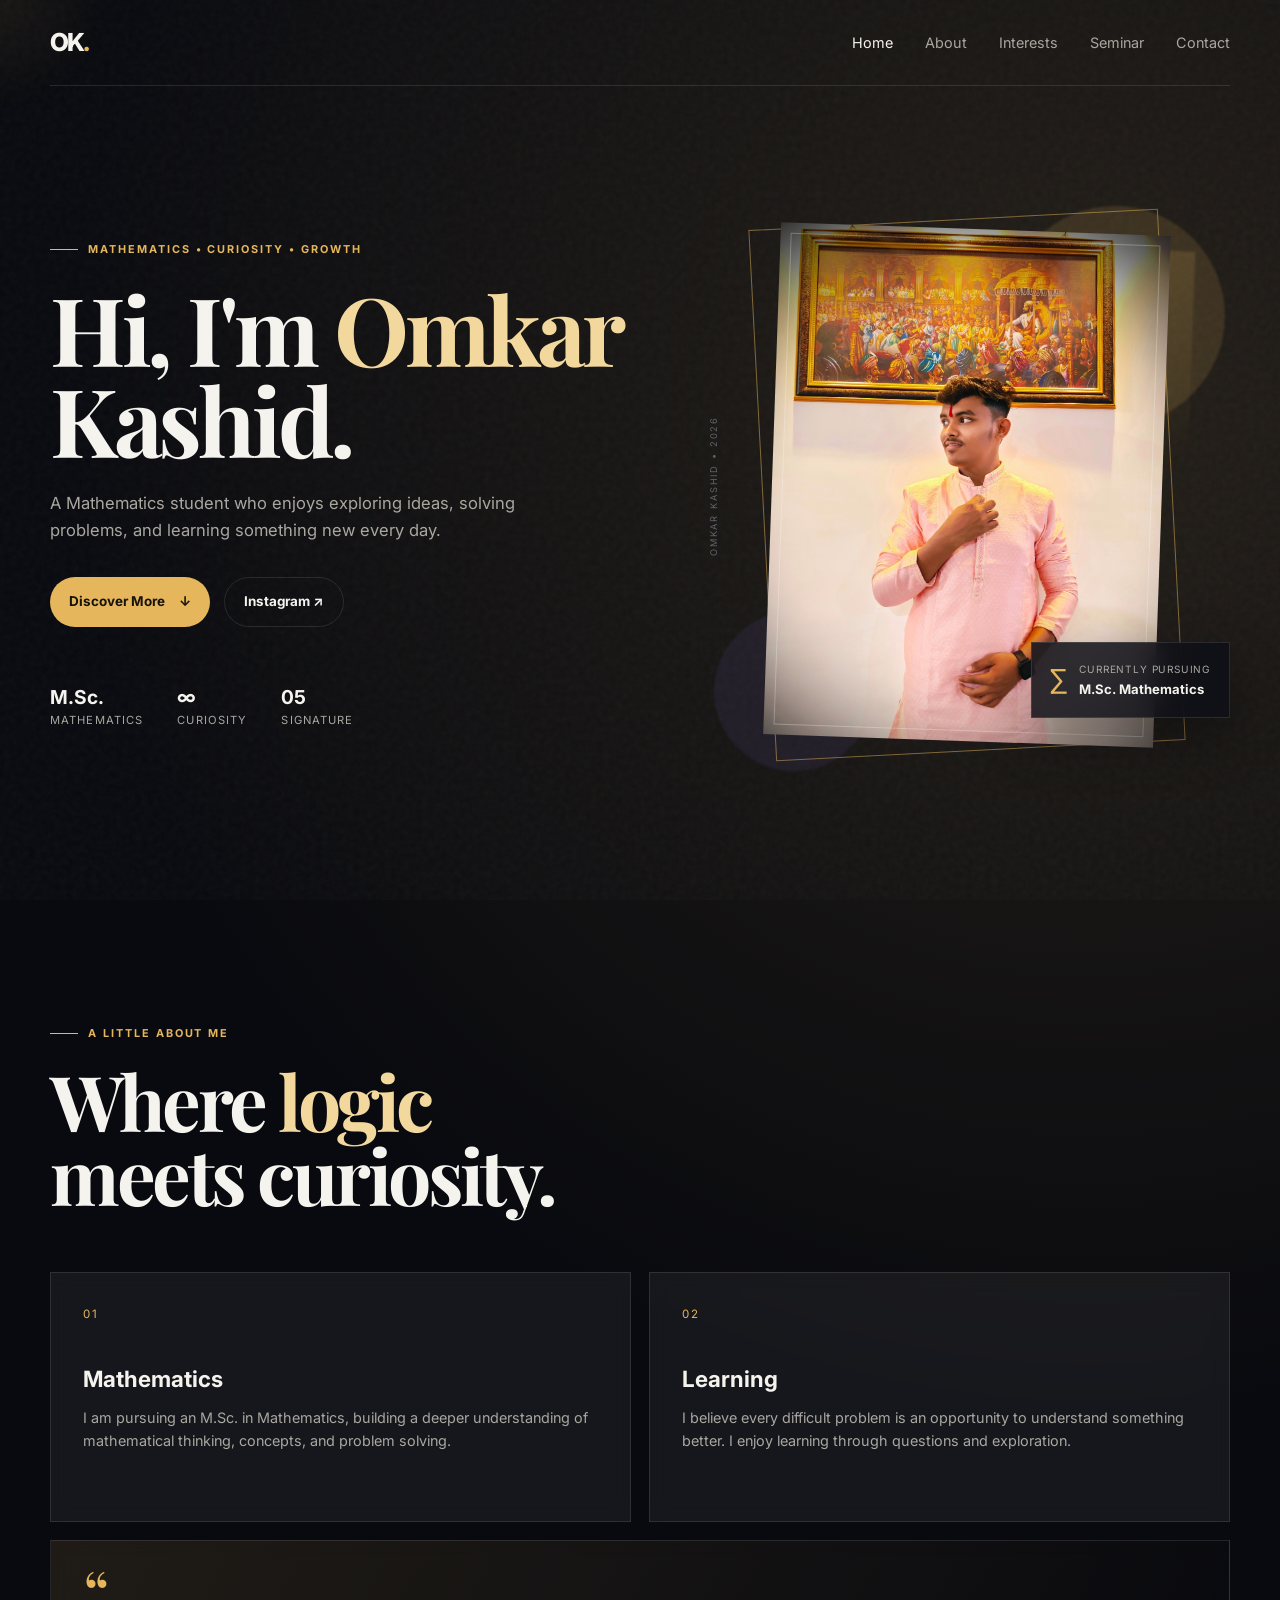
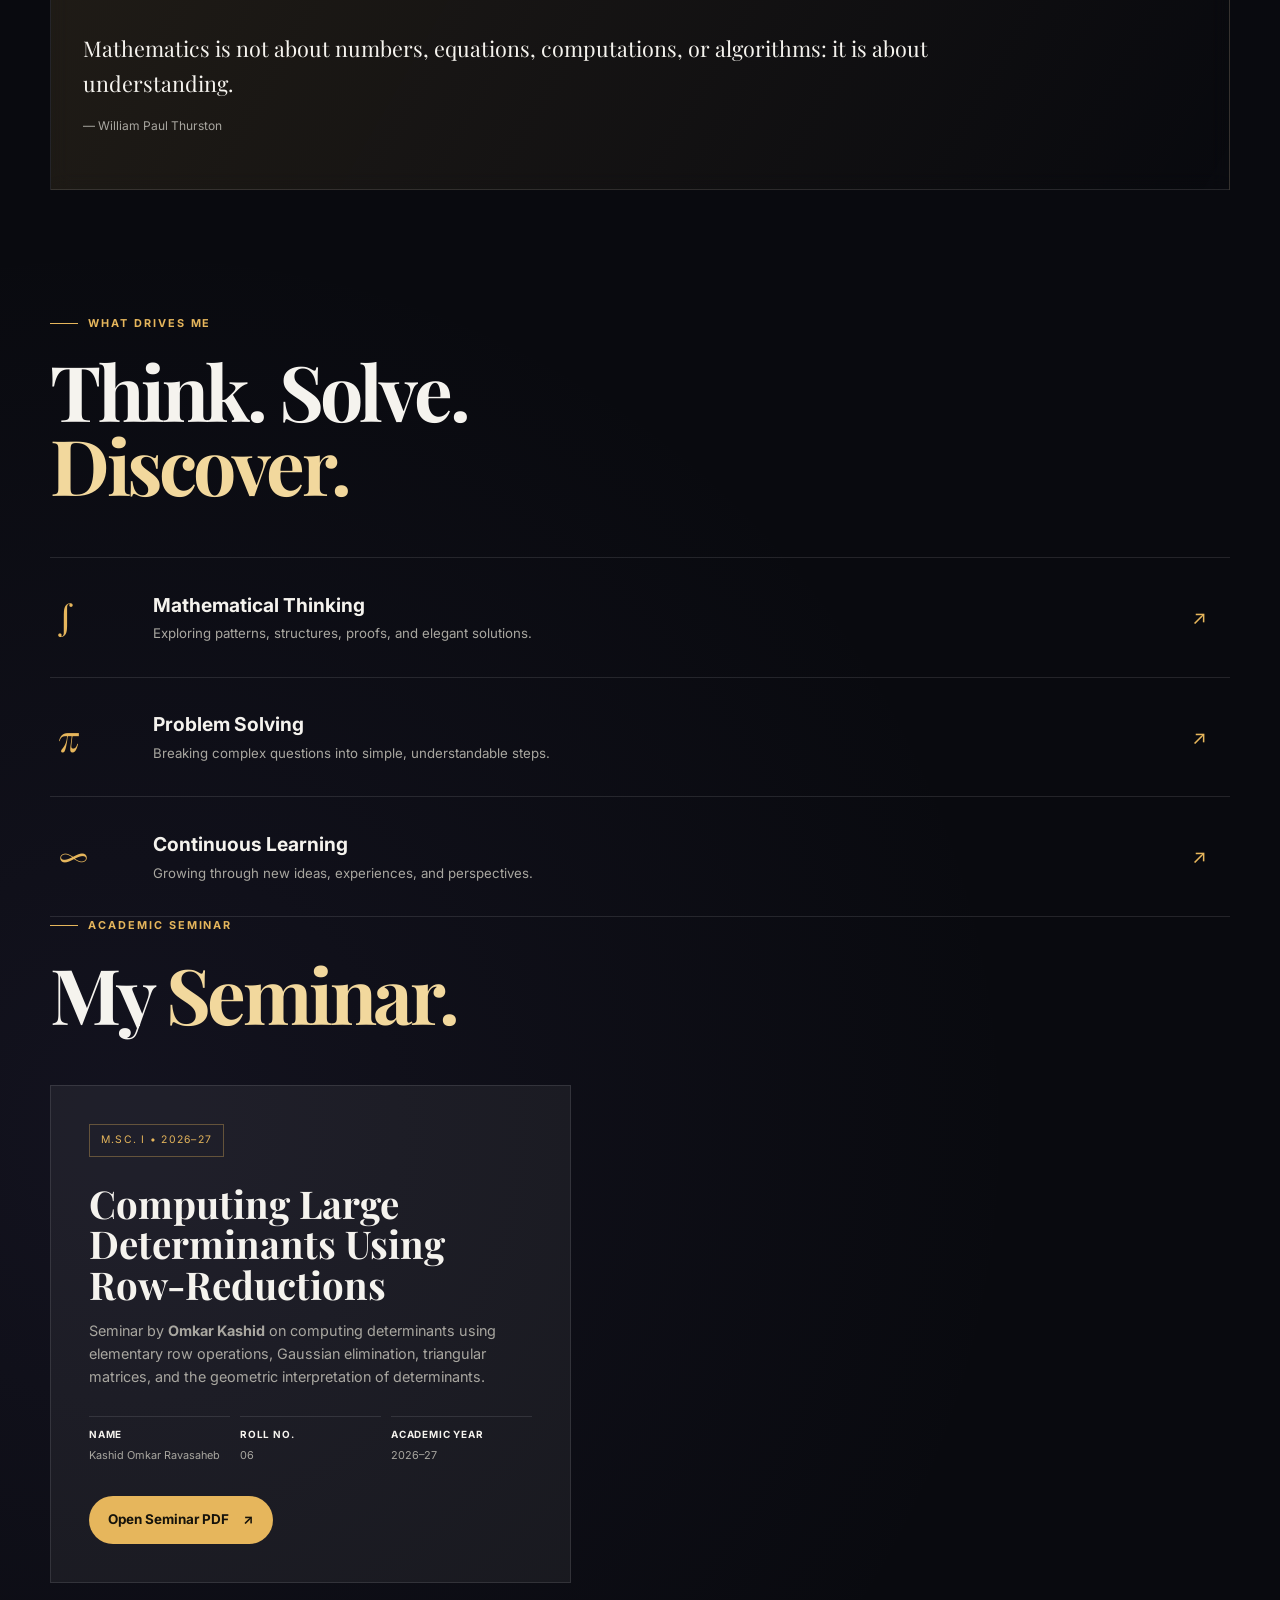
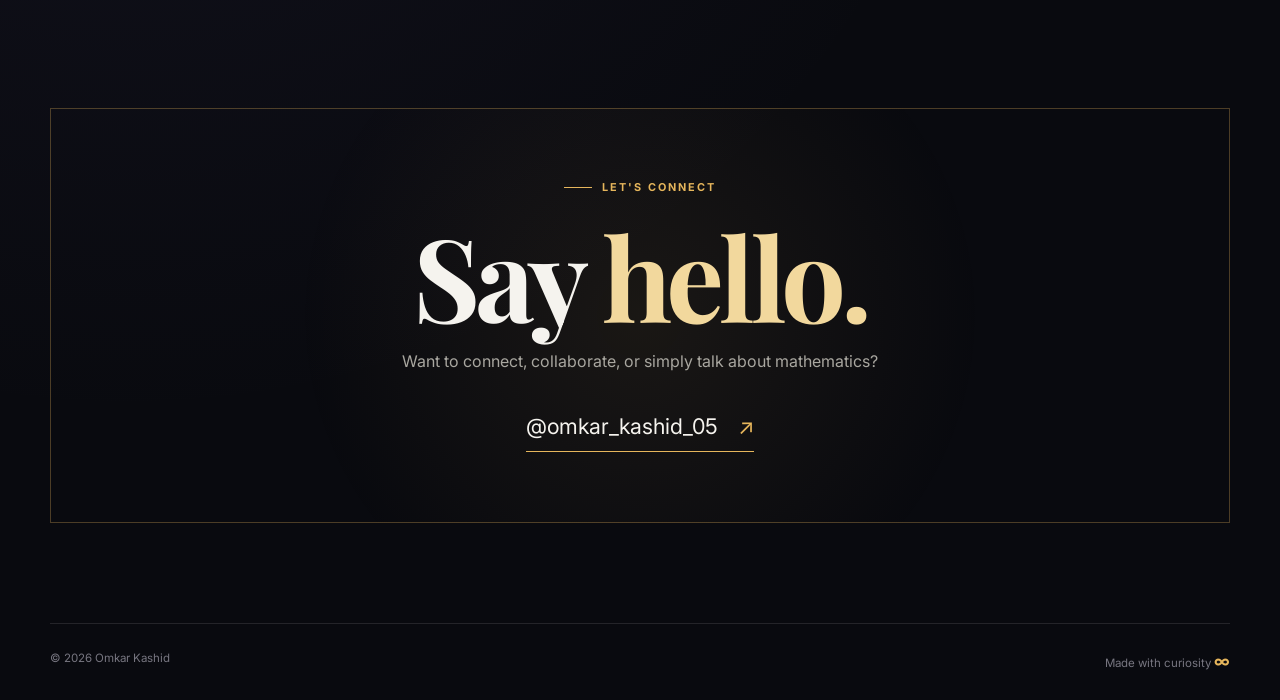
==== commit 64806c52: "Add files via upload" ====
--- a/index.html
+++ b/index.html
@@ -138,7 +138,9 @@
             <span><b>Academic Year</b>2026–27</span>
           </div>
           <a class="btn primary" href="Seminar-2.pdf" target="_blank" rel="noopener">Open Seminar PDF <span>↗</span></a>
-        </div></div>
+        </div>
+
+      </div>
     </section>
 
     <section id="contact" class="section contact">
@@ -153,6 +155,17 @@
     </section>
   </main>
 
+  <div class="pdf-modal" id="pdfModal" aria-hidden="true">
+    <div class="pdf-modal-backdrop" data-close-pdf></div>
+    <div class="pdf-modal-content" role="dialog" aria-modal="true" aria-label="Seminar PDF">
+      <div class="pdf-modal-header">
+        <strong>Omkar Kashid — Seminar</strong>
+        <button class="pdf-close" id="closePdf" aria-label="Close PDF">×</button>
+      </div>
+      <iframe src="" id="seminarPdf" title="Omkar Kashid Seminar PDF"></iframe>
+    </div>
+  </div>
+
   <footer>
     <span>© <span id="year"></span> Omkar Kashid</span>
     <span>Made with curiosity <b>∞</b></span>
--- a/style.css
+++ b/style.css
@@ -181,6 +181,15 @@
 .seminar-card{margin-top:55px;display:grid;grid-template-columns:.9fr 1.1fr;gap:22px}.seminar-info{border:1px solid var(--line);background:var(--glass);padding:38px;display:flex;flex-direction:column;align-items:flex-start}.seminar-badge{color:var(--accent);border:1px solid rgba(230,182,92,.35);padding:7px 11px;font-size:.65rem;letter-spacing:.12em;text-transform:uppercase}.seminar-info h3{font-family:"Playfair Display",serif;font-size:clamp(1.8rem,3vw,2.8rem);line-height:1.05;margin:26px 0 15px}.seminar-info>p{color:var(--muted);font-size:.9rem;max-width:590px}.seminar-meta{width:100%;display:grid;grid-template-columns:repeat(3,1fr);gap:10px;margin:28px 0 32px}.seminar-meta span{border-top:1px solid var(--line);padding-top:10px;color:var(--muted);font-size:.68rem}.seminar-meta b{display:block;color:var(--text);font-size:.62rem;text-transform:uppercase;letter-spacing:.08em;margin-bottom:4px}.pdf-preview{min-height:570px;border:1px solid var(--line);background:#16171d;overflow:hidden}.pdf-top{height:42px;display:flex;align-items:center;justify-content:space-between;padding:0 15px;border-bottom:1px solid var(--line);color:var(--muted);font-size:.6rem;letter-spacing:.12em}.pdf-preview iframe{width:100%;height:528px;border:0;display:block;background:white}
 @media (max-width:800px){.seminar-card{grid-template-columns:1fr}.seminar-info{padding:28px 22px}.seminar-meta{grid-template-columns:1fr}.pdf-preview{min-height:450px}.pdf-preview iframe{height:410px}}
 
-/* Seminar PDF preview removed: button only */
-.seminar-card { display:flex; align-items:center; justify-content:center; }
-@media (max-width:800px){.seminar-card{display:block;}}
+
+/* Seminar PDF opens only after clicking the button */
+.pdf-modal { position:fixed; inset:0; z-index:100; display:none; align-items:center; justify-content:center; padding:18px; }
+.pdf-modal.open { display:flex; }
+.pdf-modal-backdrop { position:absolute; inset:0; background:rgba(0,0,0,.78); backdrop-filter:blur(8px); }
+.pdf-modal-content { position:relative; width:min(1100px, 96vw); height:min(90vh, 850px); background:#101119; border:1px solid var(--line); box-shadow:0 30px 100px rgba(0,0,0,.55); display:flex; flex-direction:column; z-index:1; }
+.pdf-modal-header { height:58px; flex:0 0 58px; display:flex; align-items:center; justify-content:space-between; padding:0 18px; border-bottom:1px solid var(--line); color:var(--text); }
+.pdf-close { width:38px; height:38px; border:1px solid var(--line); border-radius:50%; background:transparent; color:var(--text); font-size:26px; line-height:1; cursor:pointer; transition:.25s; }
+.pdf-close:hover { background:var(--accent); color:#16130b; border-color:var(--accent); }
+.pdf-modal-content iframe { width:100%; height:100%; border:0; background:#fff; }
+body.pdf-open { overflow:hidden; }
+@media (max-width:650px) { .pdf-modal { padding:8px; } .pdf-modal-content { width:100%; height:94vh; } }
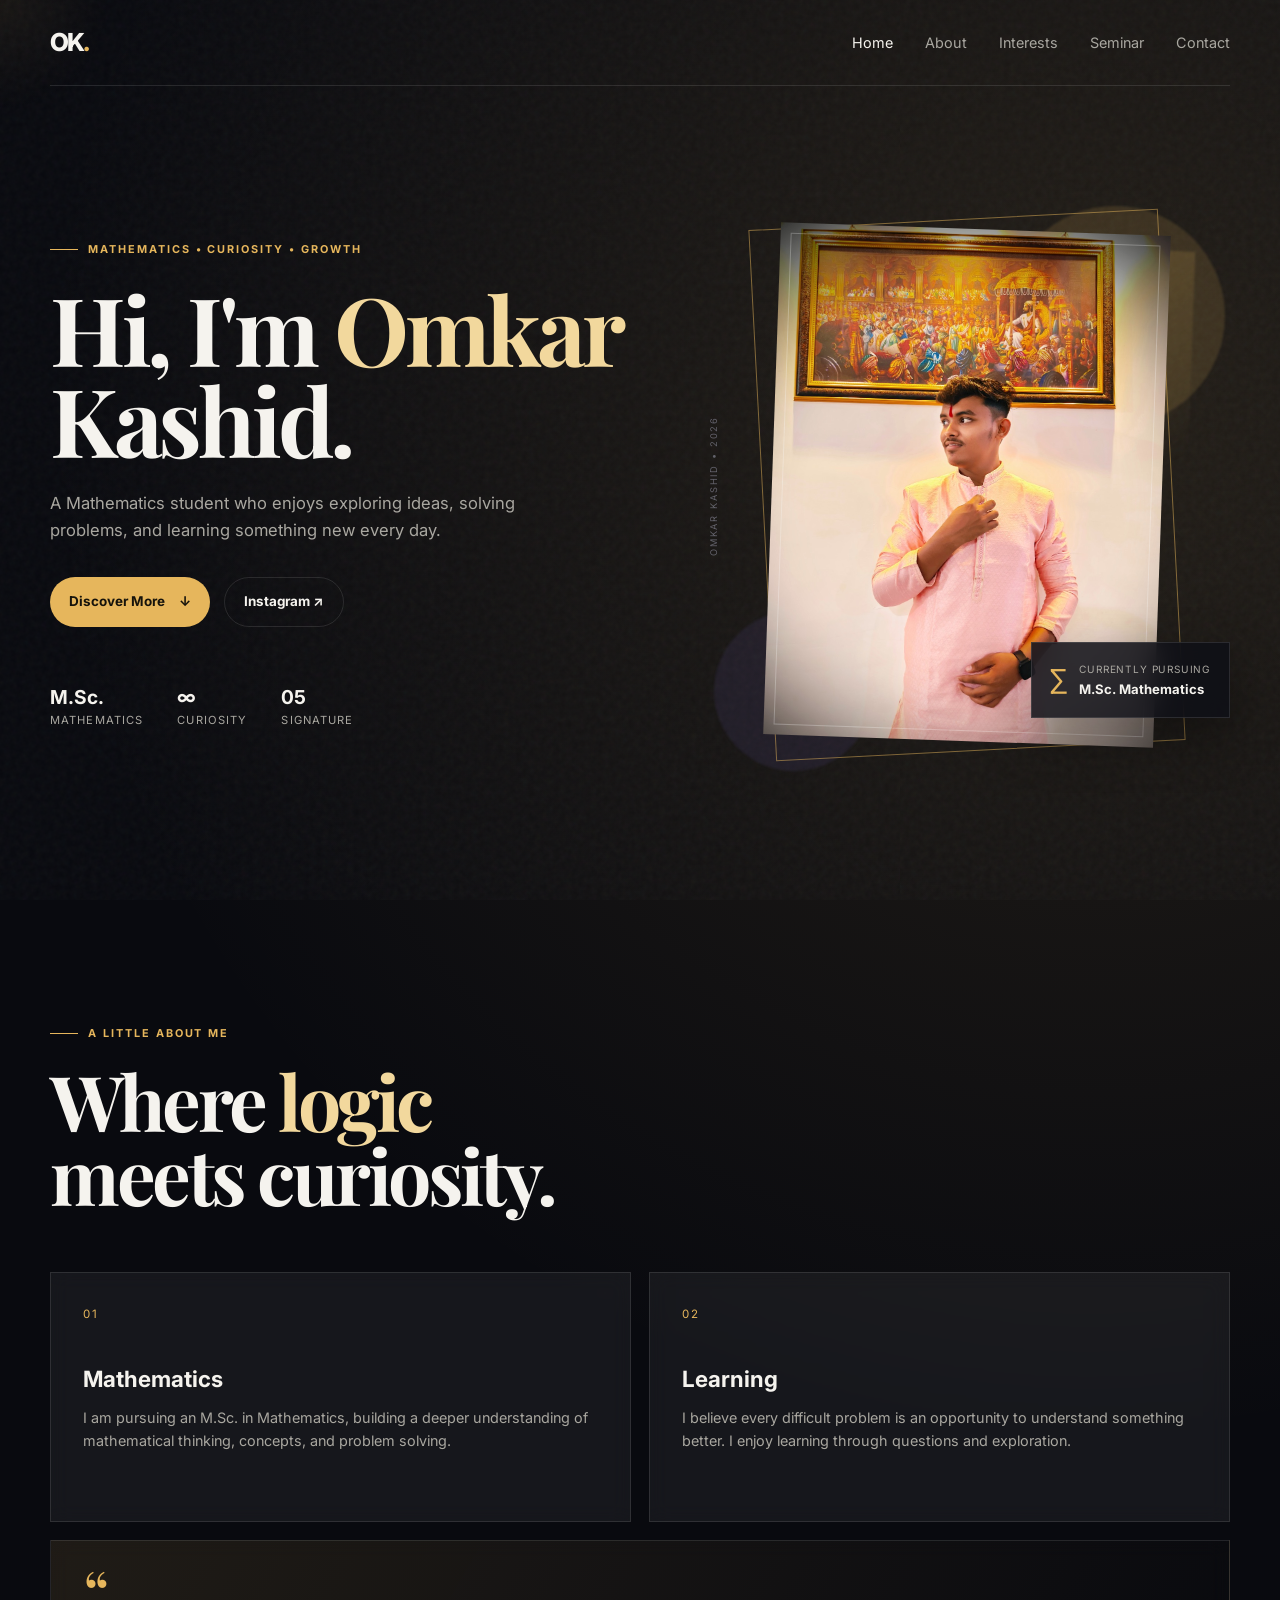
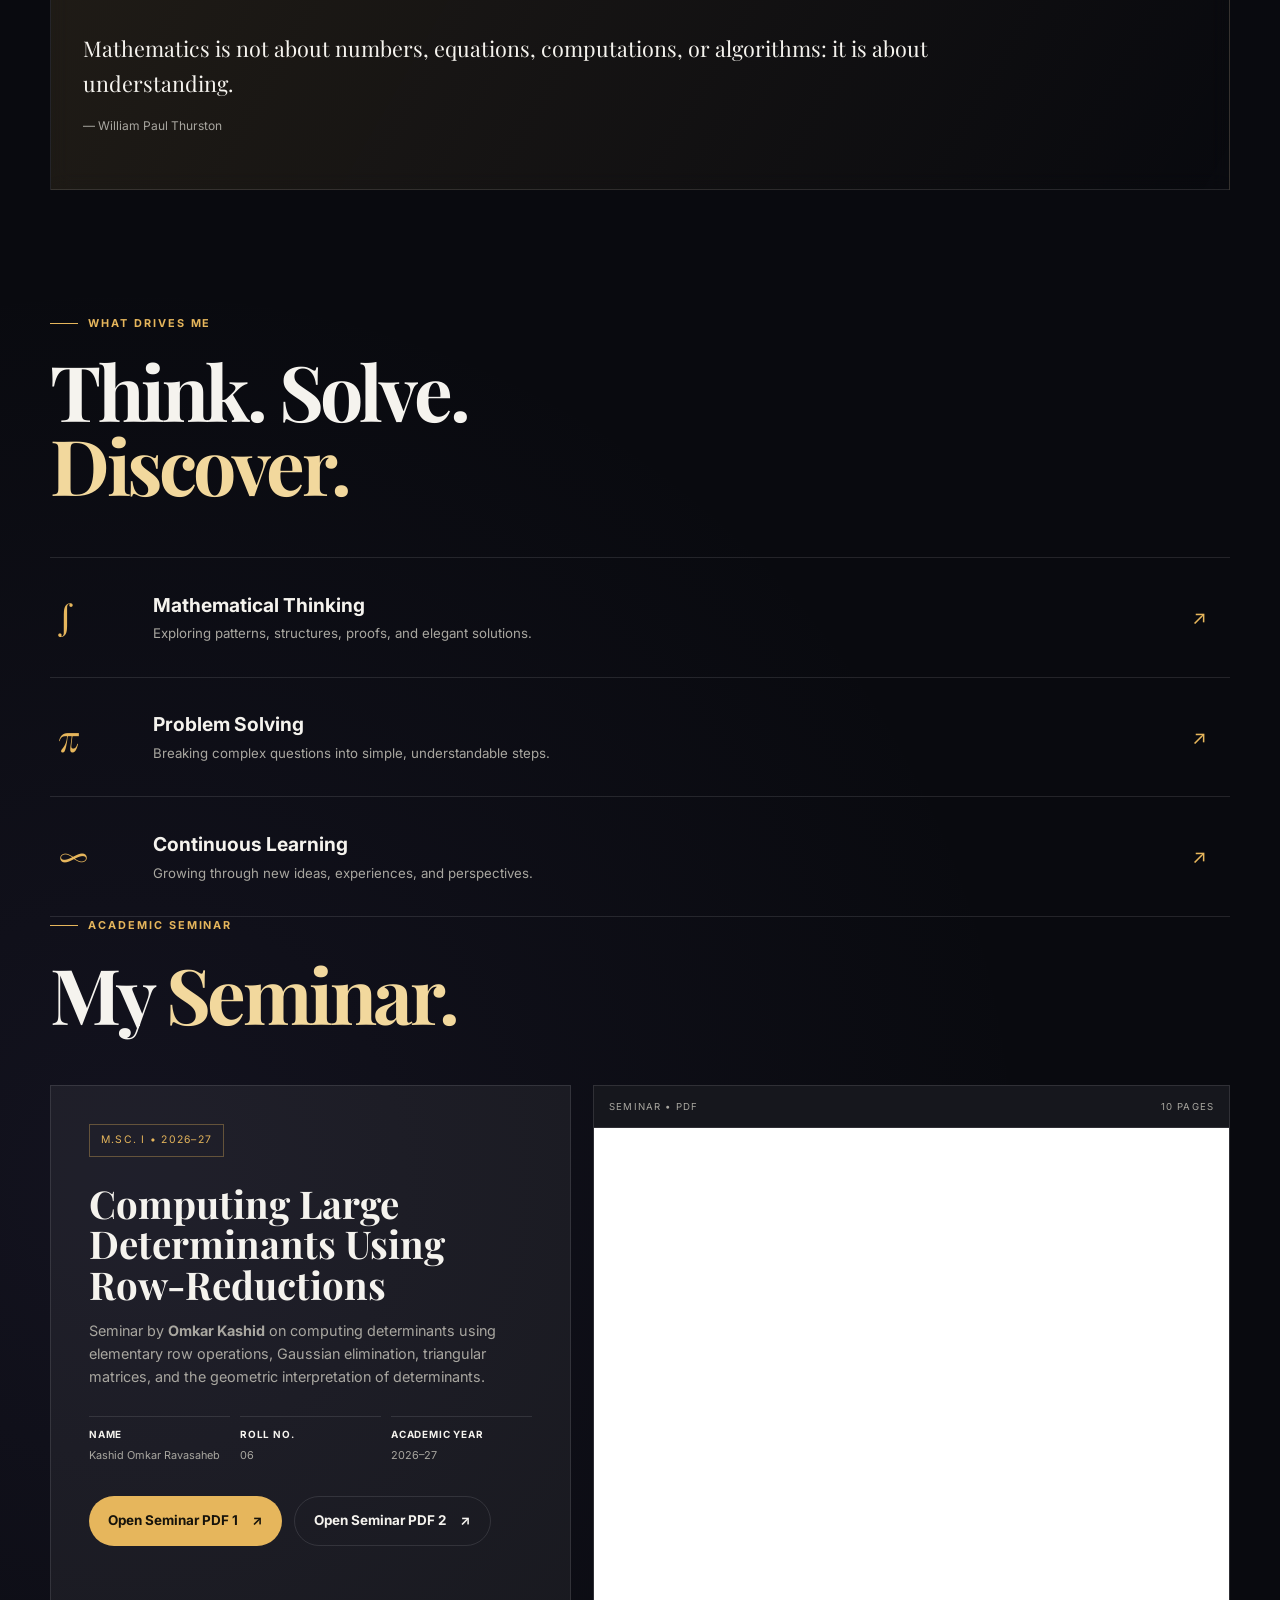
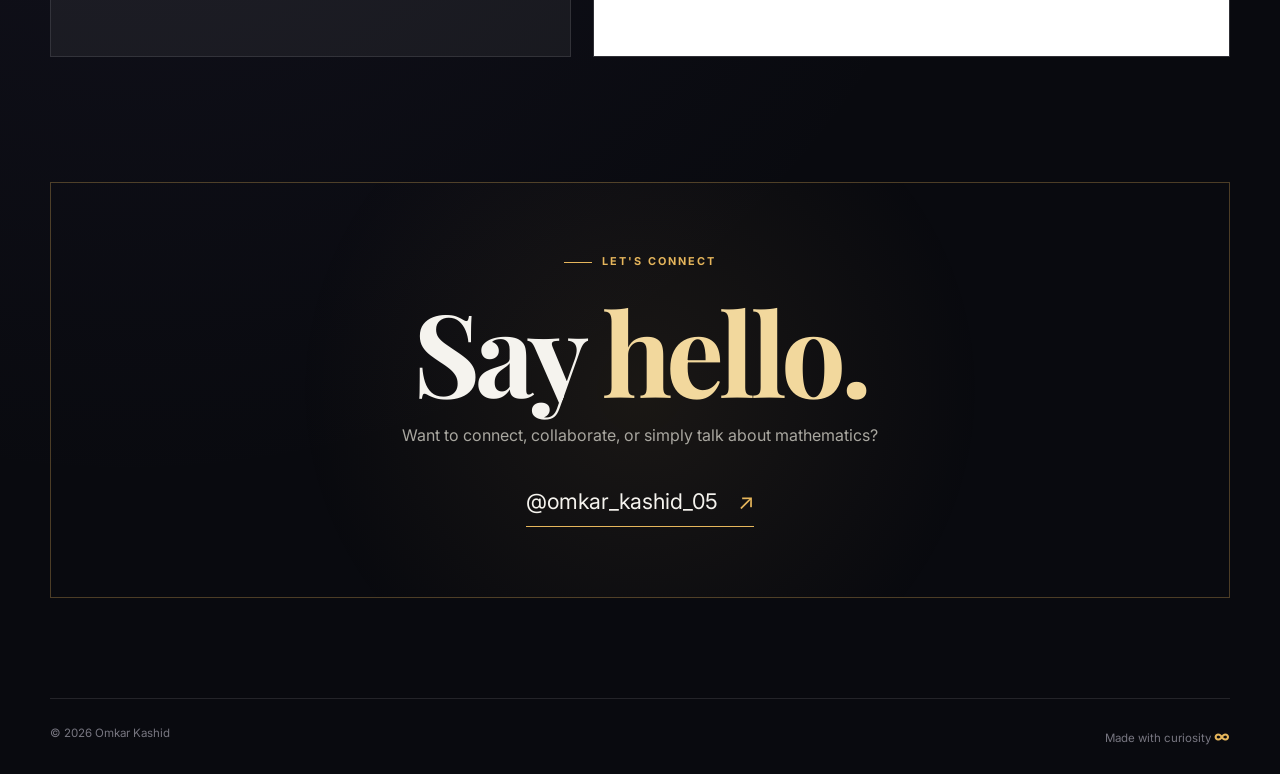
==== commit 82d58b94: "Add files via upload" ====
--- a/index.html
+++ b/index.html
@@ -137,9 +137,15 @@
             <span><b>Roll No.</b>06</span>
             <span><b>Academic Year</b>2026–27</span>
           </div>
-          <a class="btn primary" href="Seminar-2.pdf" target="_blank" rel="noopener">Open Seminar PDF <span>↗</span></a>
+          <div class="seminar-buttons">
+            <a class="btn primary" href="Seminar-2.pdf" target="_blank" rel="noopener">Open Seminar PDF 1 <span>↗</span></a>
+            <a class="btn secondary" href="Matrix-RM.pdf" target="_blank" rel="noopener">Open Seminar PDF 2 <span>↗</span></a>
+          </div>
         </div>
-
+        <div class="pdf-preview">
+          <div class="pdf-top"><span>SEMINAR • PDF</span><span>10 PAGES</span></div>
+          <iframe src="Seminar-2.pdf#page=1&view=FitH" title="Omkar Kashid Seminar PDF"></iframe>
+        </div>
       </div>
     </section>
 
@@ -155,17 +161,6 @@
     </section>
   </main>
 
-  <div class="pdf-modal" id="pdfModal" aria-hidden="true">
-    <div class="pdf-modal-backdrop" data-close-pdf></div>
-    <div class="pdf-modal-content" role="dialog" aria-modal="true" aria-label="Seminar PDF">
-      <div class="pdf-modal-header">
-        <strong>Omkar Kashid — Seminar</strong>
-        <button class="pdf-close" id="closePdf" aria-label="Close PDF">×</button>
-      </div>
-      <iframe src="" id="seminarPdf" title="Omkar Kashid Seminar PDF"></iframe>
-    </div>
-  </div>
-
   <footer>
     <span>© <span id="year"></span> Omkar Kashid</span>
     <span>Made with curiosity <b>∞</b></span>
--- a/style.css
+++ b/style.css
@@ -181,15 +181,6 @@
 .seminar-card{margin-top:55px;display:grid;grid-template-columns:.9fr 1.1fr;gap:22px}.seminar-info{border:1px solid var(--line);background:var(--glass);padding:38px;display:flex;flex-direction:column;align-items:flex-start}.seminar-badge{color:var(--accent);border:1px solid rgba(230,182,92,.35);padding:7px 11px;font-size:.65rem;letter-spacing:.12em;text-transform:uppercase}.seminar-info h3{font-family:"Playfair Display",serif;font-size:clamp(1.8rem,3vw,2.8rem);line-height:1.05;margin:26px 0 15px}.seminar-info>p{color:var(--muted);font-size:.9rem;max-width:590px}.seminar-meta{width:100%;display:grid;grid-template-columns:repeat(3,1fr);gap:10px;margin:28px 0 32px}.seminar-meta span{border-top:1px solid var(--line);padding-top:10px;color:var(--muted);font-size:.68rem}.seminar-meta b{display:block;color:var(--text);font-size:.62rem;text-transform:uppercase;letter-spacing:.08em;margin-bottom:4px}.pdf-preview{min-height:570px;border:1px solid var(--line);background:#16171d;overflow:hidden}.pdf-top{height:42px;display:flex;align-items:center;justify-content:space-between;padding:0 15px;border-bottom:1px solid var(--line);color:var(--muted);font-size:.6rem;letter-spacing:.12em}.pdf-preview iframe{width:100%;height:528px;border:0;display:block;background:white}
 @media (max-width:800px){.seminar-card{grid-template-columns:1fr}.seminar-info{padding:28px 22px}.seminar-meta{grid-template-columns:1fr}.pdf-preview{min-height:450px}.pdf-preview iframe{height:410px}}
 
-
-/* Seminar PDF opens only after clicking the button */
-.pdf-modal { position:fixed; inset:0; z-index:100; display:none; align-items:center; justify-content:center; padding:18px; }
-.pdf-modal.open { display:flex; }
-.pdf-modal-backdrop { position:absolute; inset:0; background:rgba(0,0,0,.78); backdrop-filter:blur(8px); }
-.pdf-modal-content { position:relative; width:min(1100px, 96vw); height:min(90vh, 850px); background:#101119; border:1px solid var(--line); box-shadow:0 30px 100px rgba(0,0,0,.55); display:flex; flex-direction:column; z-index:1; }
-.pdf-modal-header { height:58px; flex:0 0 58px; display:flex; align-items:center; justify-content:space-between; padding:0 18px; border-bottom:1px solid var(--line); color:var(--text); }
-.pdf-close { width:38px; height:38px; border:1px solid var(--line); border-radius:50%; background:transparent; color:var(--text); font-size:26px; line-height:1; cursor:pointer; transition:.25s; }
-.pdf-close:hover { background:var(--accent); color:#16130b; border-color:var(--accent); }
-.pdf-modal-content iframe { width:100%; height:100%; border:0; background:#fff; }
-body.pdf-open { overflow:hidden; }
-@media (max-width:650px) { .pdf-modal { padding:8px; } .pdf-modal-content { width:100%; height:94vh; } }
+/* Multiple seminar PDF buttons */
+.seminar-buttons{display:flex;flex-wrap:wrap;gap:12px}
+@media (max-width:650px){.seminar-buttons{flex-direction:column;width:100%}.seminar-buttons .btn{justify-content:center}}
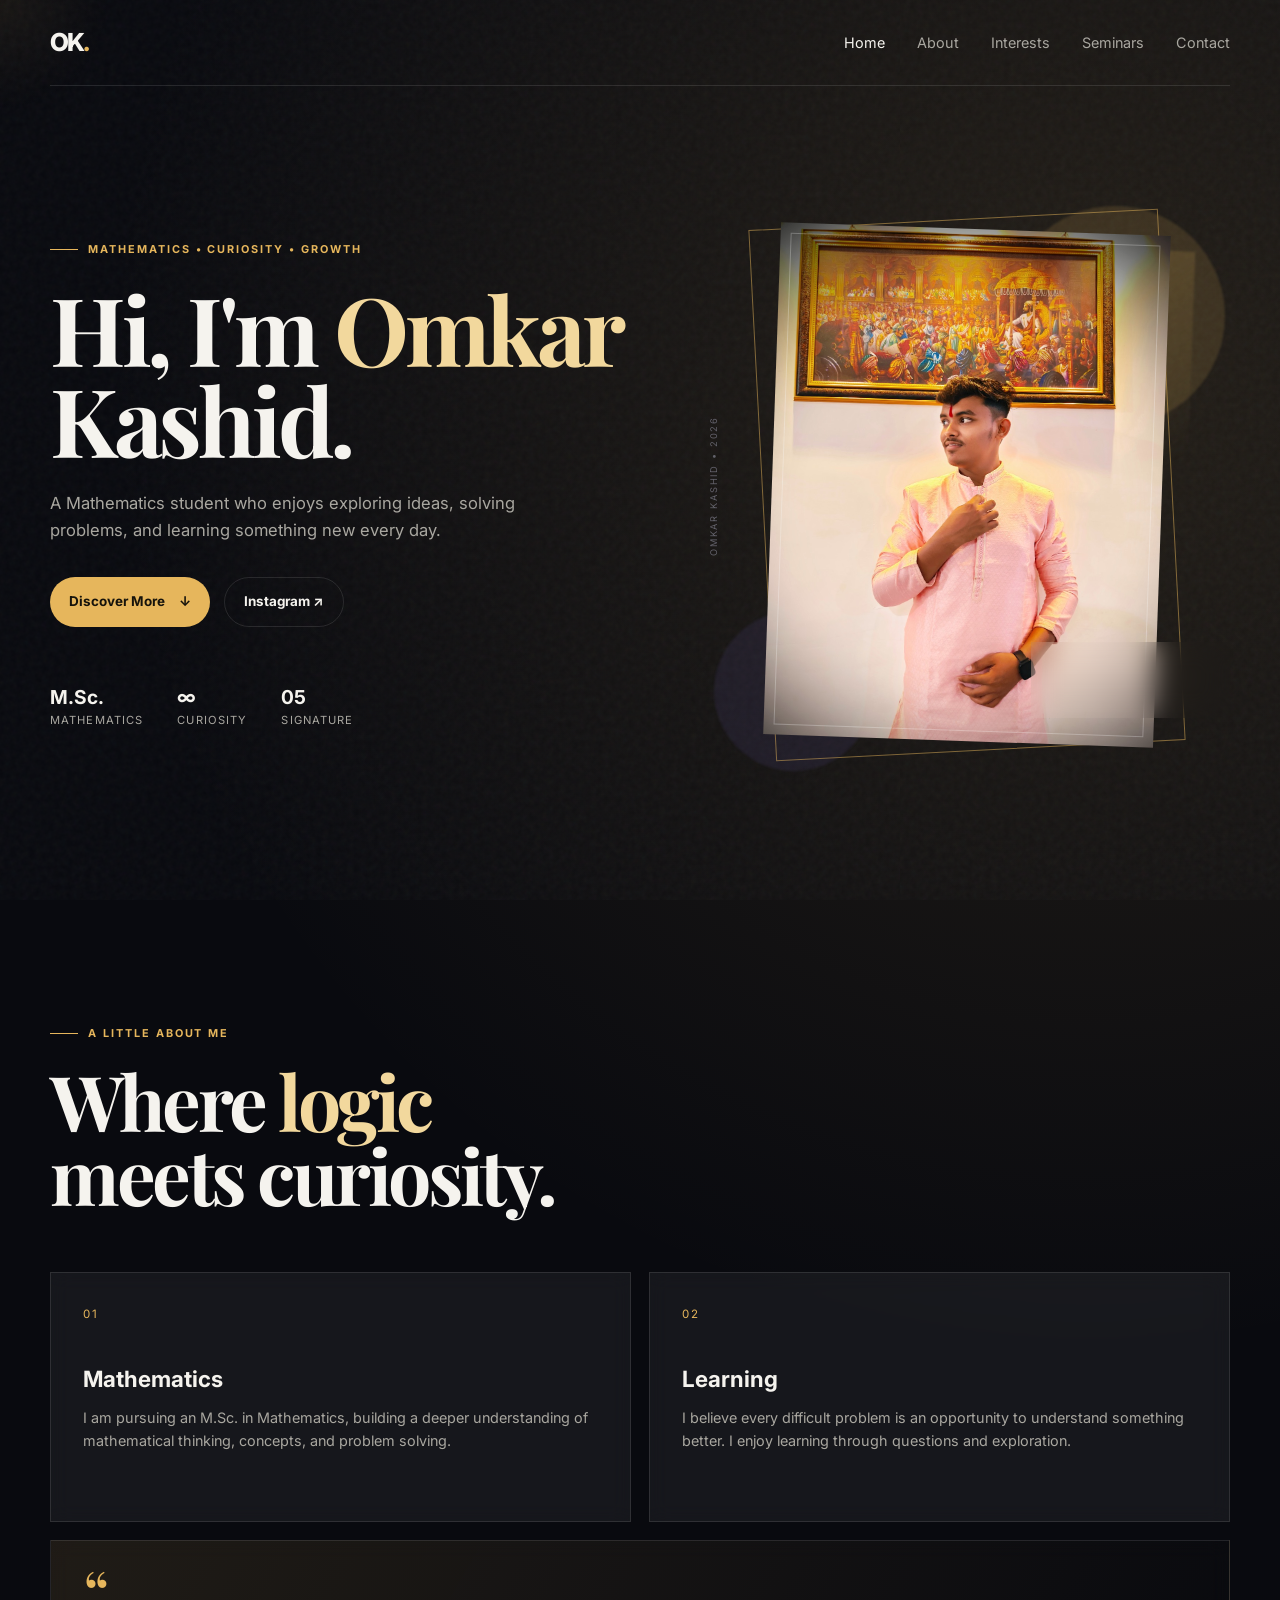
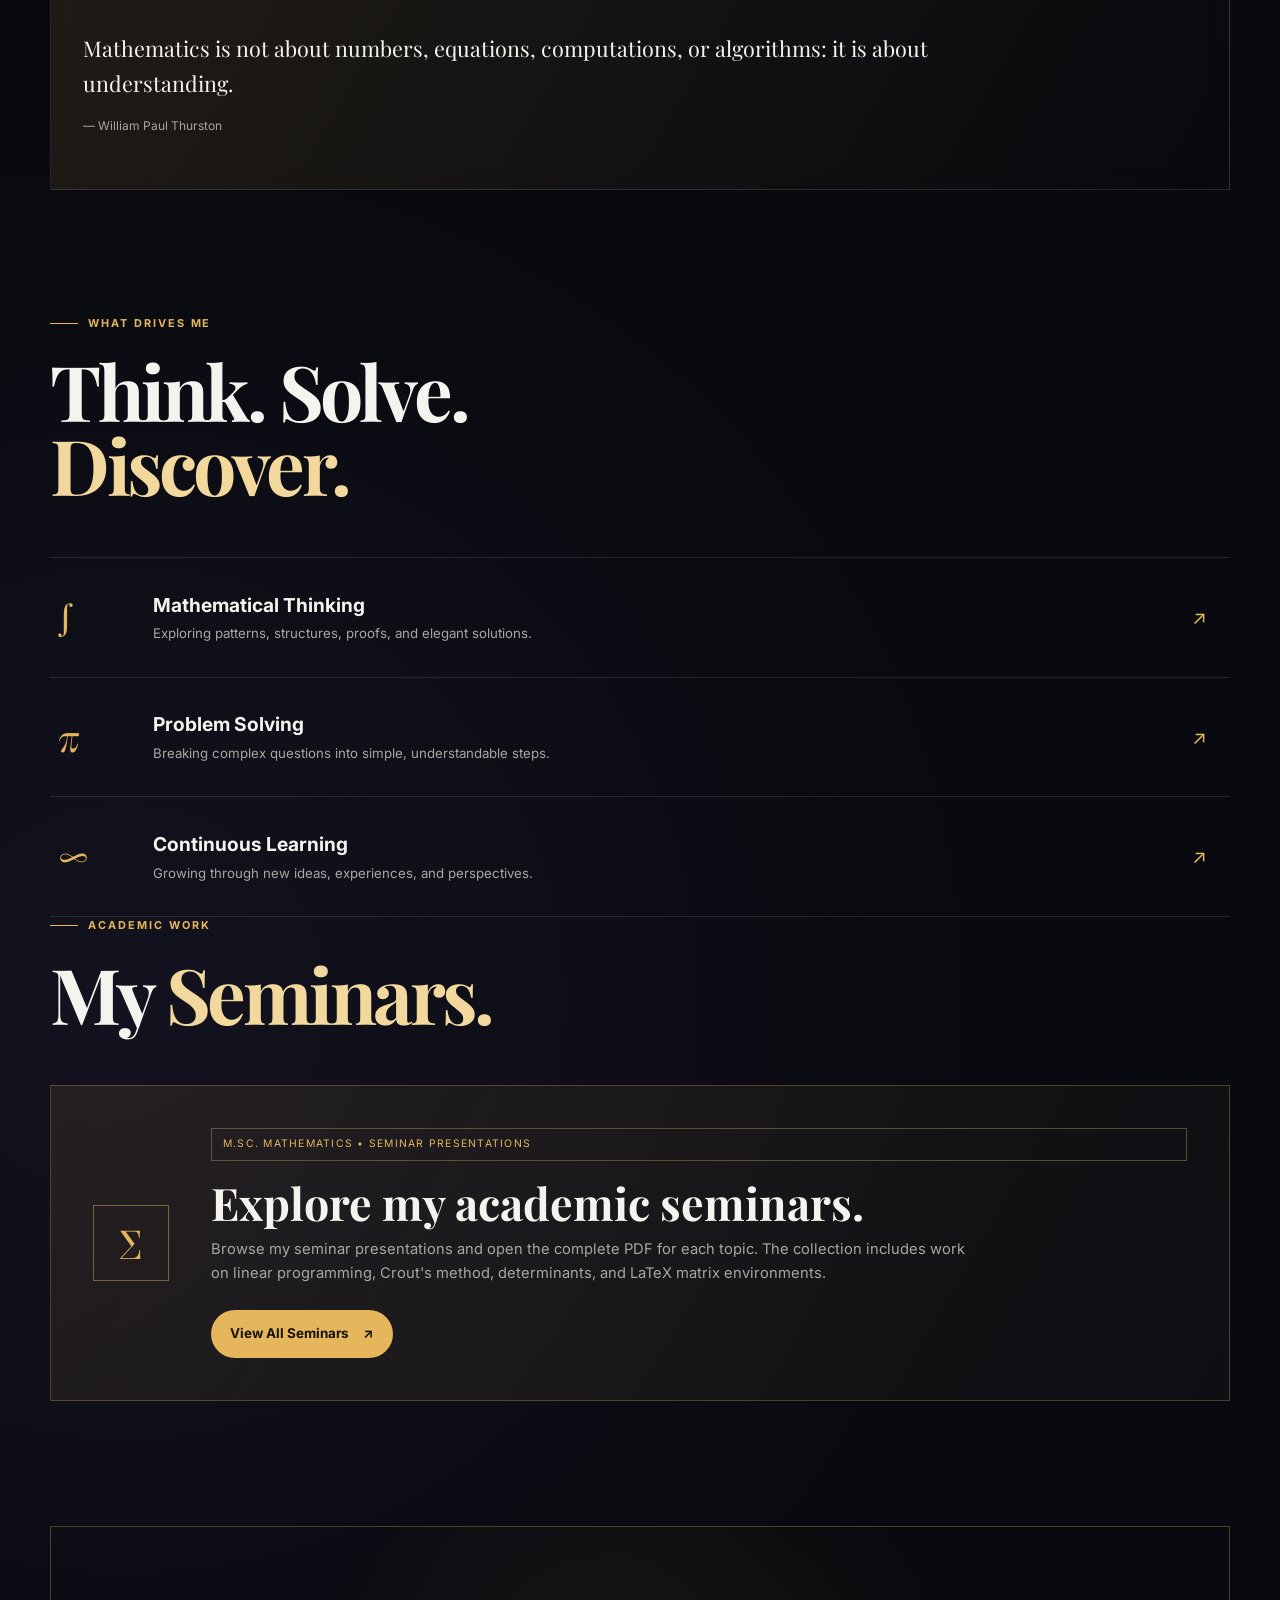
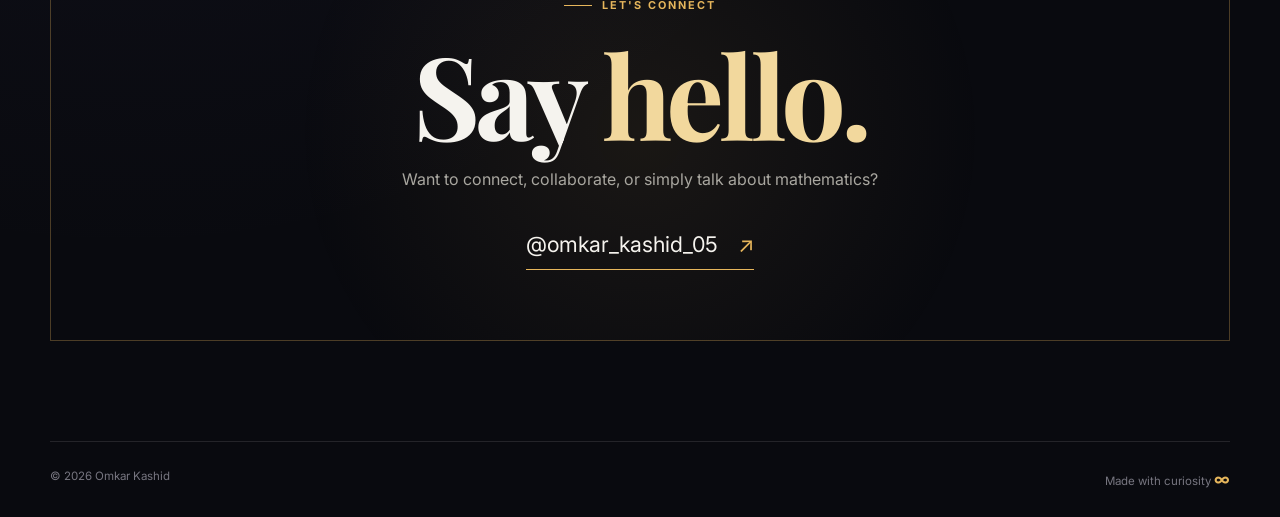
==== commit 541d5045: "Add files via upload" ====
--- a/index.html
+++ b/index.html
@@ -22,7 +22,7 @@
       <a href="#home" class="active">Home</a>
       <a href="#about">About</a>
       <a href="#interests">Interests</a>
-      <a href="#seminar">Seminar</a>
+      <a href="seminars.html">Seminars</a>
       <a href="#contact">Contact</a>
     </nav>
   </header>
@@ -124,27 +124,20 @@
 
     <section id="seminar" class="section seminar">
       <div class="section-heading reveal">
-        <p class="eyebrow"><span></span> Academic Seminar</p>
-        <h2>My <em>Seminar.</em></h2>
+        <p class="eyebrow"><span></span> Academic Work</p>
+        <h2>My <em>Seminars.</em></h2>
       </div>
-      <div class="seminar-card reveal">
-        <div class="seminar-info">
-          <div class="seminar-badge">M.Sc. I • 2026–27</div>
-          <h3>Computing Large Determinants Using Row-Reductions</h3>
-          <p>Seminar by <strong>Omkar Kashid</strong> on computing determinants using elementary row operations, Gaussian elimination, triangular matrices, and the geometric interpretation of determinants.</p>
-          <div class="seminar-meta">
-            <span><b>Name</b>Kashid Omkar Ravasaheb</span>
-            <span><b>Roll No.</b>06</span>
-            <span><b>Academic Year</b>2026–27</span>
-          </div>
-          <div class="seminar-buttons">
-            <a class="btn primary" href="Seminar-2.pdf" target="_blank" rel="noopener">Open Seminar PDF 1 <span>↗</span></a>
-            <a class="btn secondary" href="Matrix-RM.pdf" target="_blank" rel="noopener">Open Seminar PDF 2 <span>↗</span></a>
-          </div>
-        </div>
-        <div class="pdf-preview">
-          <div class="pdf-top"><span>SEMINAR • PDF</span><span>10 PAGES</span></div>
-          <iframe src="Seminar-2.pdf#page=1&view=FitH" title="Omkar Kashid Seminar PDF"></iframe>
+      <div class="seminar-hub reveal">
+        <div class="seminar-hub-mark">∑</div>
+        <div class="seminar-hub-copy">
+          <div class="seminar-badge">M.Sc. Mathematics • Seminar Presentations</div>
+          <h3>Explore my academic seminars.</h3>
+          <p>
+            Browse my seminar presentations and open the complete PDF for each topic.
+            The collection includes work on linear programming, Crout's method,
+            determinants, and LaTeX matrix environments.
+          </p>
+          <a class="btn primary" href="seminars.html">View All Seminars <span>↗</span></a>
         </div>
       </div>
     </section>
--- a/style.css
+++ b/style.css
@@ -177,6 +177,44 @@
 }
 
 
+
+/* Seminar hub on the main page */
+.seminar-hub {
+  margin-top: 55px;
+  border: 1px solid rgba(230,182,92,.28);
+  background: linear-gradient(120deg, rgba(230,182,92,.09), rgba(255,255,255,.025));
+  padding: 42px;
+  display: grid;
+  grid-template-columns: 90px 1fr;
+  gap: 28px;
+  align-items: center;
+}
+.seminar-hub-mark {
+  width: 76px;
+  height: 76px;
+  border: 1px solid rgba(230,182,92,.45);
+  display: grid;
+  place-items: center;
+  color: var(--accent);
+  font-family: "Playfair Display", serif;
+  font-size: 2.5rem;
+}
+.seminar-hub-copy h3 {
+  font-family: "Playfair Display", serif;
+  font-size: clamp(1.9rem, 3.5vw, 3rem);
+  line-height: 1.05;
+  margin: 18px 0 12px;
+}
+.seminar-hub-copy p {
+  color: var(--muted);
+  font-size: .92rem;
+  max-width: 760px;
+  margin-bottom: 25px;
+}
+@media (max-width: 650px) {
+  .seminar-hub { grid-template-columns: 1fr; padding: 28px 22px; }
+}
+
 /* Seminar */
 .seminar-card{margin-top:55px;display:grid;grid-template-columns:.9fr 1.1fr;gap:22px}.seminar-info{border:1px solid var(--line);background:var(--glass);padding:38px;display:flex;flex-direction:column;align-items:flex-start}.seminar-badge{color:var(--accent);border:1px solid rgba(230,182,92,.35);padding:7px 11px;font-size:.65rem;letter-spacing:.12em;text-transform:uppercase}.seminar-info h3{font-family:"Playfair Display",serif;font-size:clamp(1.8rem,3vw,2.8rem);line-height:1.05;margin:26px 0 15px}.seminar-info>p{color:var(--muted);font-size:.9rem;max-width:590px}.seminar-meta{width:100%;display:grid;grid-template-columns:repeat(3,1fr);gap:10px;margin:28px 0 32px}.seminar-meta span{border-top:1px solid var(--line);padding-top:10px;color:var(--muted);font-size:.68rem}.seminar-meta b{display:block;color:var(--text);font-size:.62rem;text-transform:uppercase;letter-spacing:.08em;margin-bottom:4px}.pdf-preview{min-height:570px;border:1px solid var(--line);background:#16171d;overflow:hidden}.pdf-top{height:42px;display:flex;align-items:center;justify-content:space-between;padding:0 15px;border-bottom:1px solid var(--line);color:var(--muted);font-size:.6rem;letter-spacing:.12em}.pdf-preview iframe{width:100%;height:528px;border:0;display:block;background:white}
 @media (max-width:800px){.seminar-card{grid-template-columns:1fr}.seminar-info{padding:28px 22px}.seminar-meta{grid-template-columns:1fr}.pdf-preview{min-height:450px}.pdf-preview iframe{height:410px}}
@@ -184,3 +222,54 @@
 /* Multiple seminar PDF buttons */
 .seminar-buttons{display:flex;flex-wrap:wrap;gap:12px}
 @media (max-width:650px){.seminar-buttons{flex-direction:column;width:100%}.seminar-buttons .btn{justify-content:center}}
+
+/* Dedicated seminars page */
+.seminars-page { padding-bottom: 70px; }
+.seminars-hero { padding-top: 105px; padding-bottom: 35px; }
+.seminars-hero h1 { font-size: clamp(3.6rem, 8vw, 7rem); margin: 25px 0 20px; max-width: 900px; }
+.seminars-intro { color: var(--muted); max-width: 650px; font-size: 1rem; }
+.seminar-library { padding-top: 55px; display: grid; gap: 16px; }
+.seminar-item {
+  display: grid;
+  grid-template-columns: 72px 1fr auto;
+  gap: 25px;
+  align-items: center;
+  padding: 30px 28px;
+  border: 1px solid var(--line);
+  background: rgba(255,255,255,.025);
+  transition: transform .25s, border-color .25s, background .25s;
+}
+.seminar-item:hover {
+  transform: translateY(-3px);
+  border-color: rgba(230,182,92,.35);
+  background: rgba(255,255,255,.045);
+}
+.seminar-item-number { color: var(--accent); font-family: "Playfair Display", serif; font-size: 2rem; }
+.seminar-item-tag {
+  color: var(--accent);
+  text-transform: uppercase;
+  letter-spacing: .14em;
+  font-size: .62rem;
+  font-weight: 700;
+}
+.seminar-item-content h2 {
+  font-family: "Playfair Display", serif;
+  font-size: clamp(1.45rem, 2.4vw, 2.2rem);
+  line-height: 1.08;
+  margin: 8px 0 9px;
+  letter-spacing: -.025em;
+}
+.seminar-item-content p { color: var(--muted); font-size: .84rem; max-width: 720px; }
+.seminar-item-meta { display: flex; gap: 18px; margin-top: 16px; color: #777680; font-size: .63rem; text-transform: uppercase; letter-spacing: .08em; }
+.seminar-open { white-space: nowrap; }
+@media (max-width: 800px) {
+  .seminars-hero { padding-top: 70px; }
+  .seminar-item { grid-template-columns: 45px 1fr; gap: 16px; padding: 24px 20px; }
+  .seminar-open { grid-column: 2; justify-self: start; }
+}
+@media (max-width: 500px) {
+  .seminars-hero h1 { font-size: clamp(3.2rem, 15vw, 5rem); }
+  .seminar-item { grid-template-columns: 1fr; }
+  .seminar-item-number { font-size: 1.5rem; }
+  .seminar-open { grid-column: auto; width: 100%; justify-content: center; }
+}
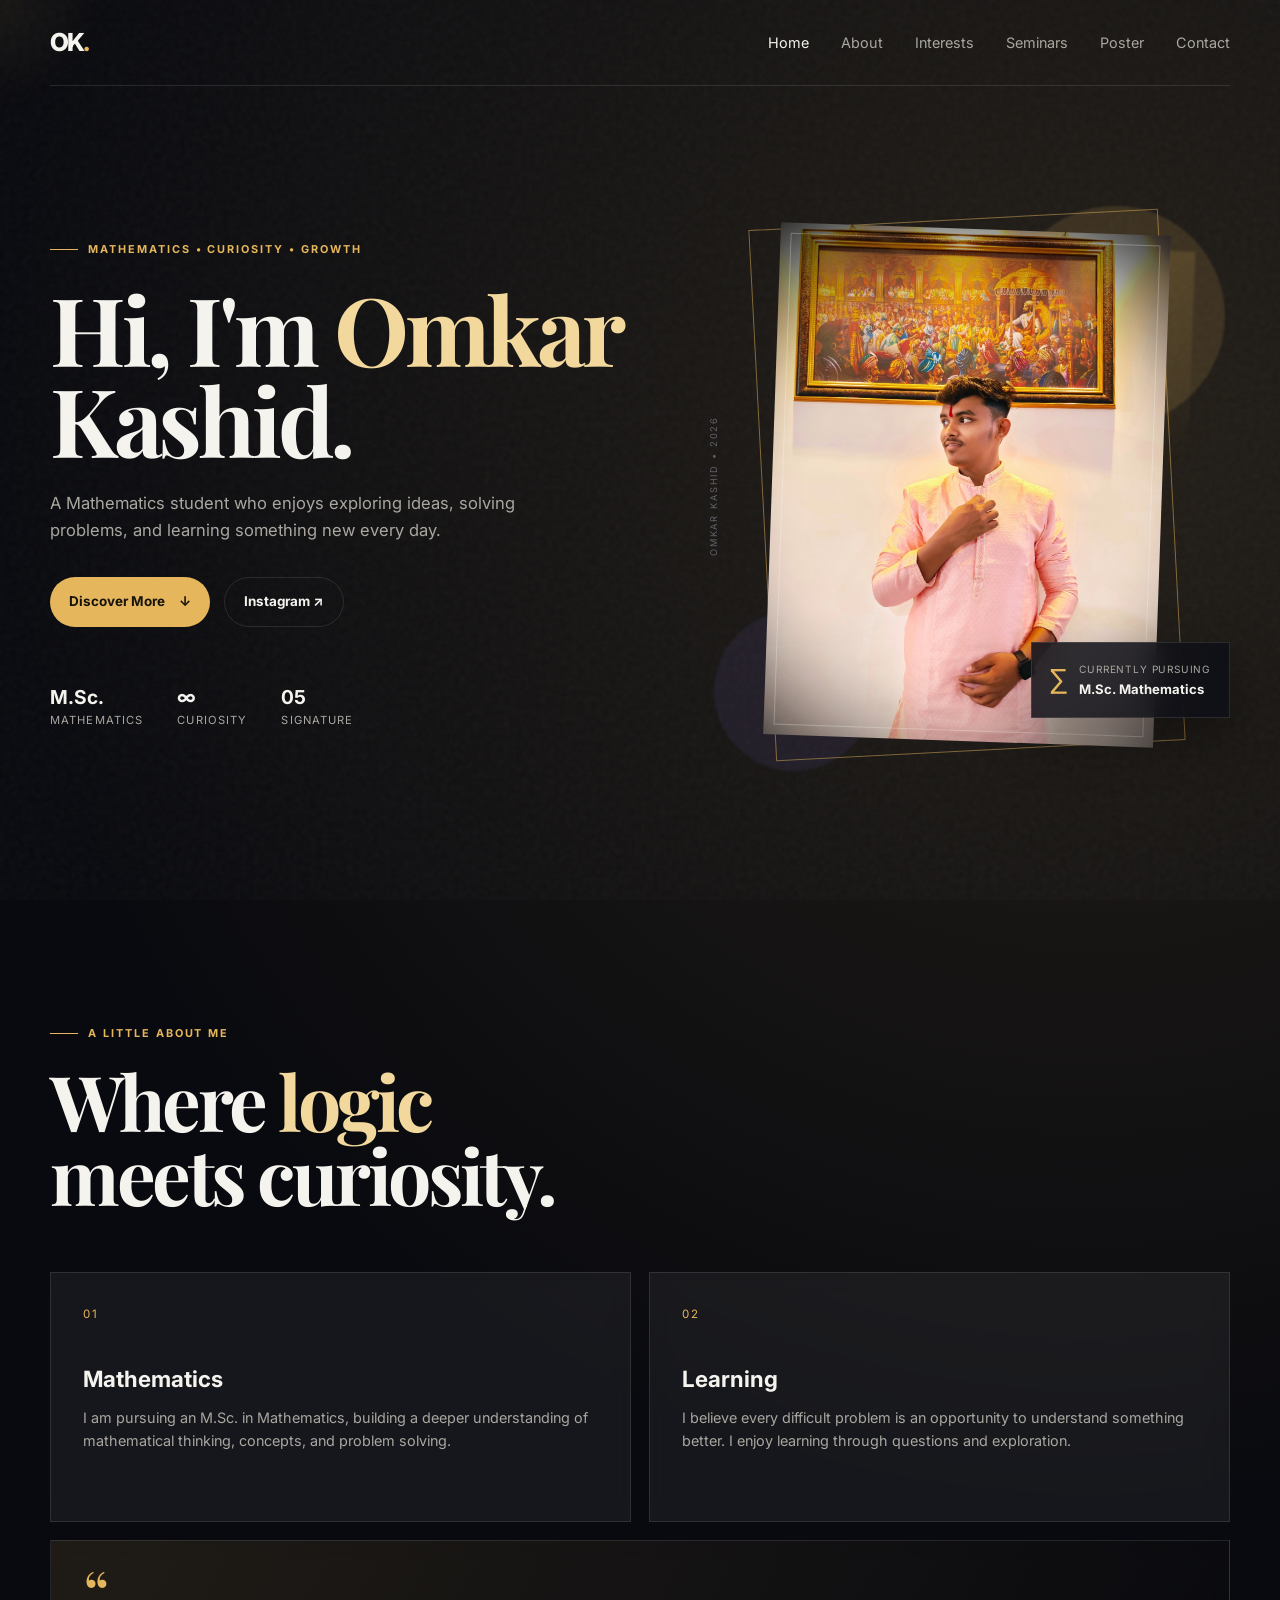
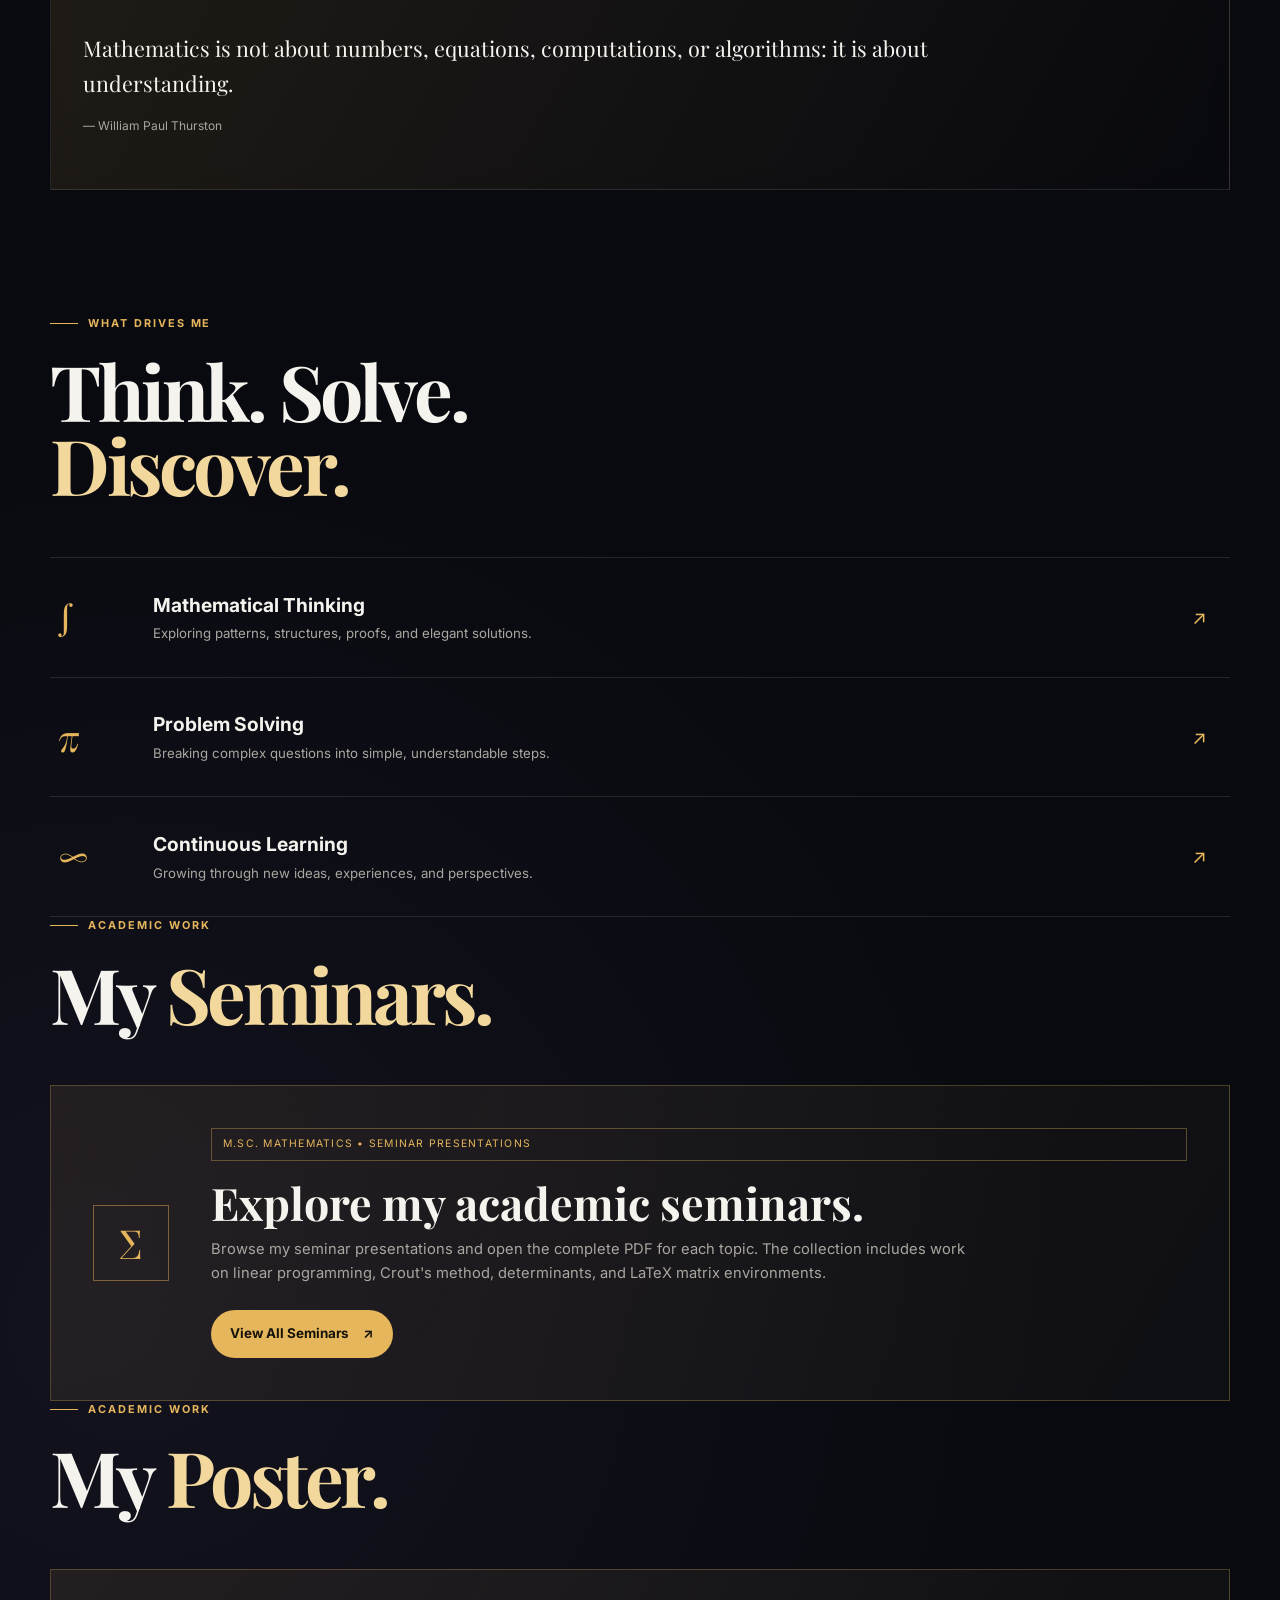
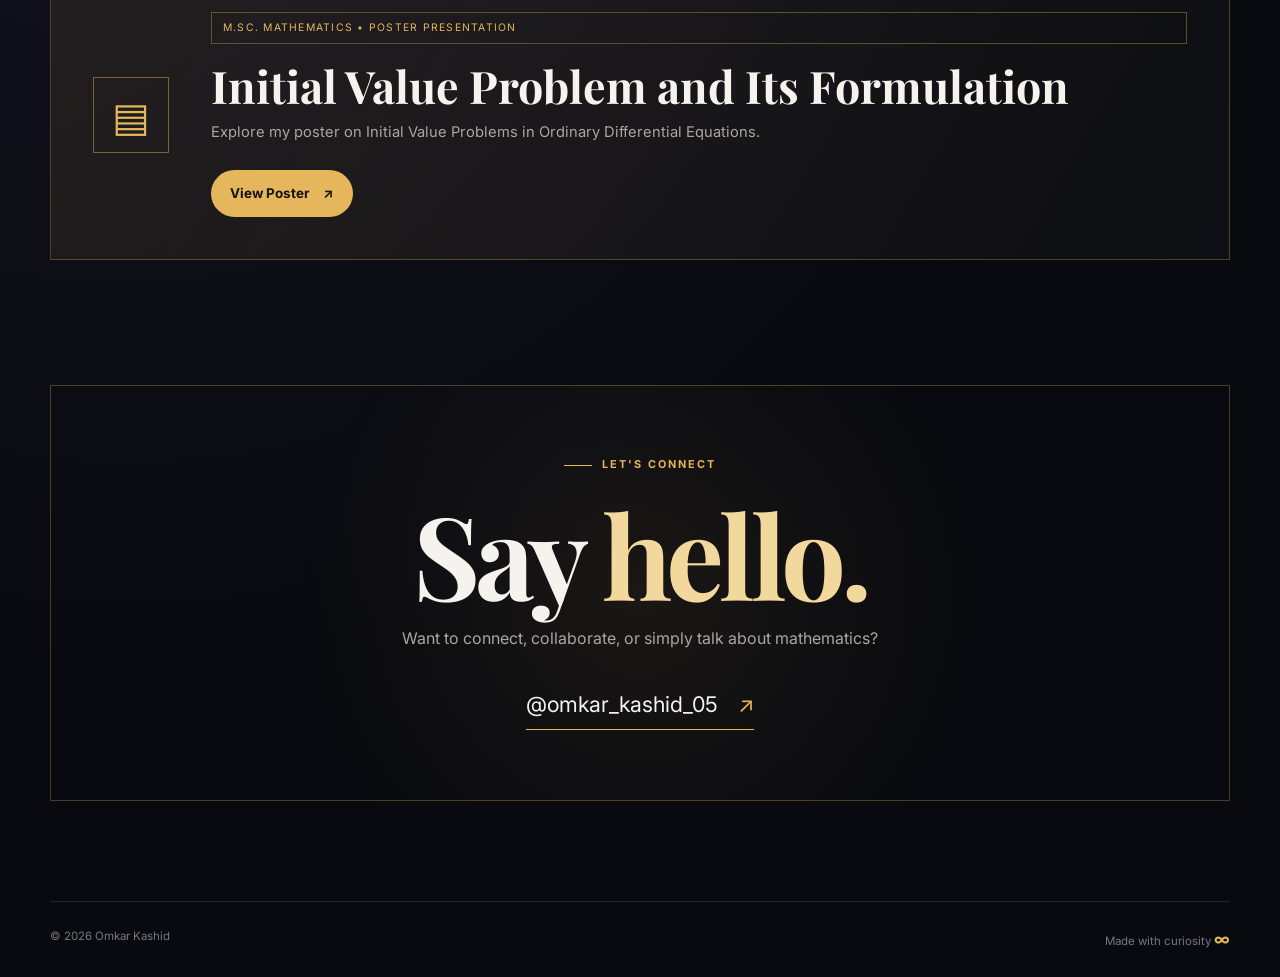
==== commit 7f31c4ef: "Add files via upload" ====
--- a/index.html
+++ b/index.html
@@ -23,6 +23,7 @@
       <a href="#about">About</a>
       <a href="#interests">Interests</a>
       <a href="seminars.html">Seminars</a>
+      <a href="poster.html">Poster</a>
       <a href="#contact">Contact</a>
     </nav>
   </header>
@@ -142,6 +143,23 @@
       </div>
     </section>
 
+
+    <section id="poster" class="section seminar">
+      <div class="section-heading reveal">
+        <p class="eyebrow"><span></span> Academic Work</p>
+        <h2>My <em>Poster.</em></h2>
+      </div>
+      <div class="seminar-hub reveal">
+        <div class="seminar-hub-mark">▤</div>
+        <div class="seminar-hub-copy">
+          <div class="seminar-badge">M.Sc. Mathematics • Poster Presentation</div>
+          <h3>Initial Value Problem and Its Formulation</h3>
+          <p>Explore my poster on Initial Value Problems in Ordinary Differential Equations.</p>
+          <a class="btn primary" href="poster.html">View Poster <span>↗</span></a>
+        </div>
+      </div>
+    </section>
+
     <section id="contact" class="section contact">
       <div class="contact-box reveal">
         <p class="eyebrow"><span></span> Let's connect</p>
